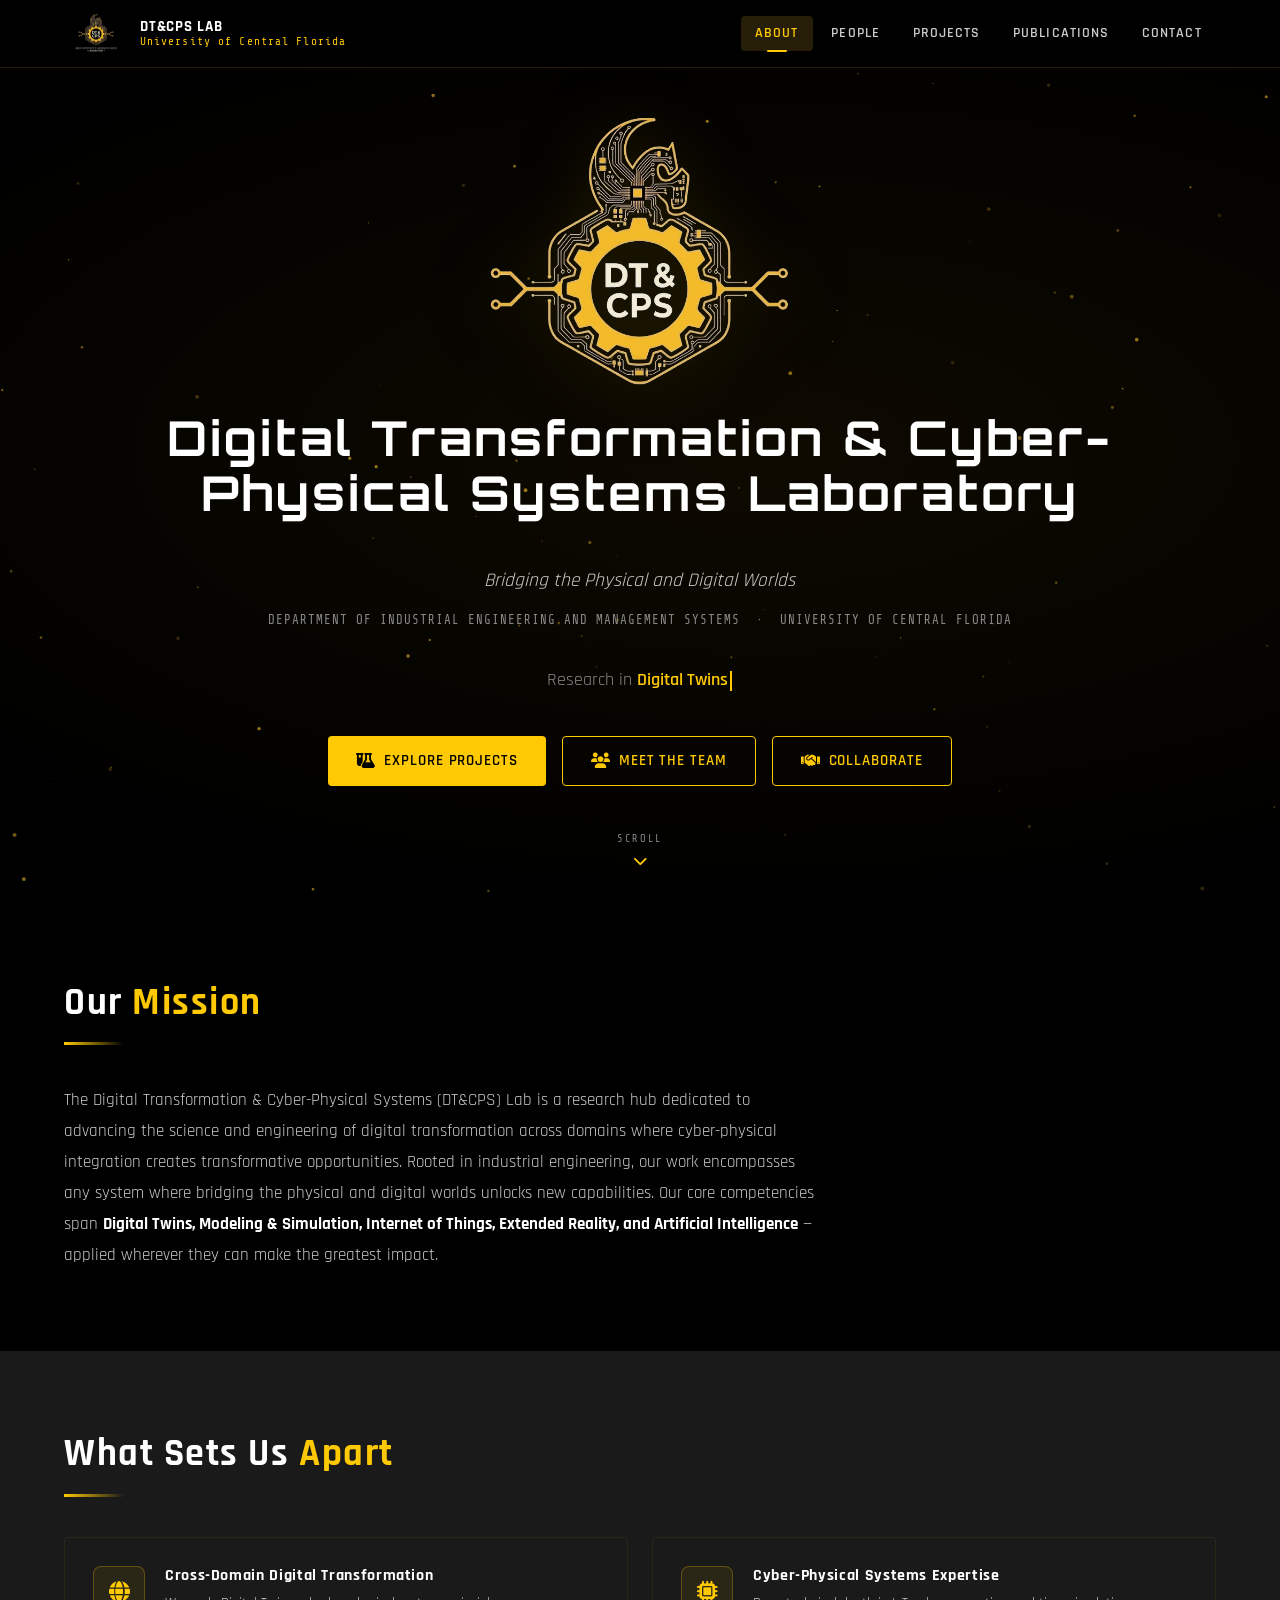
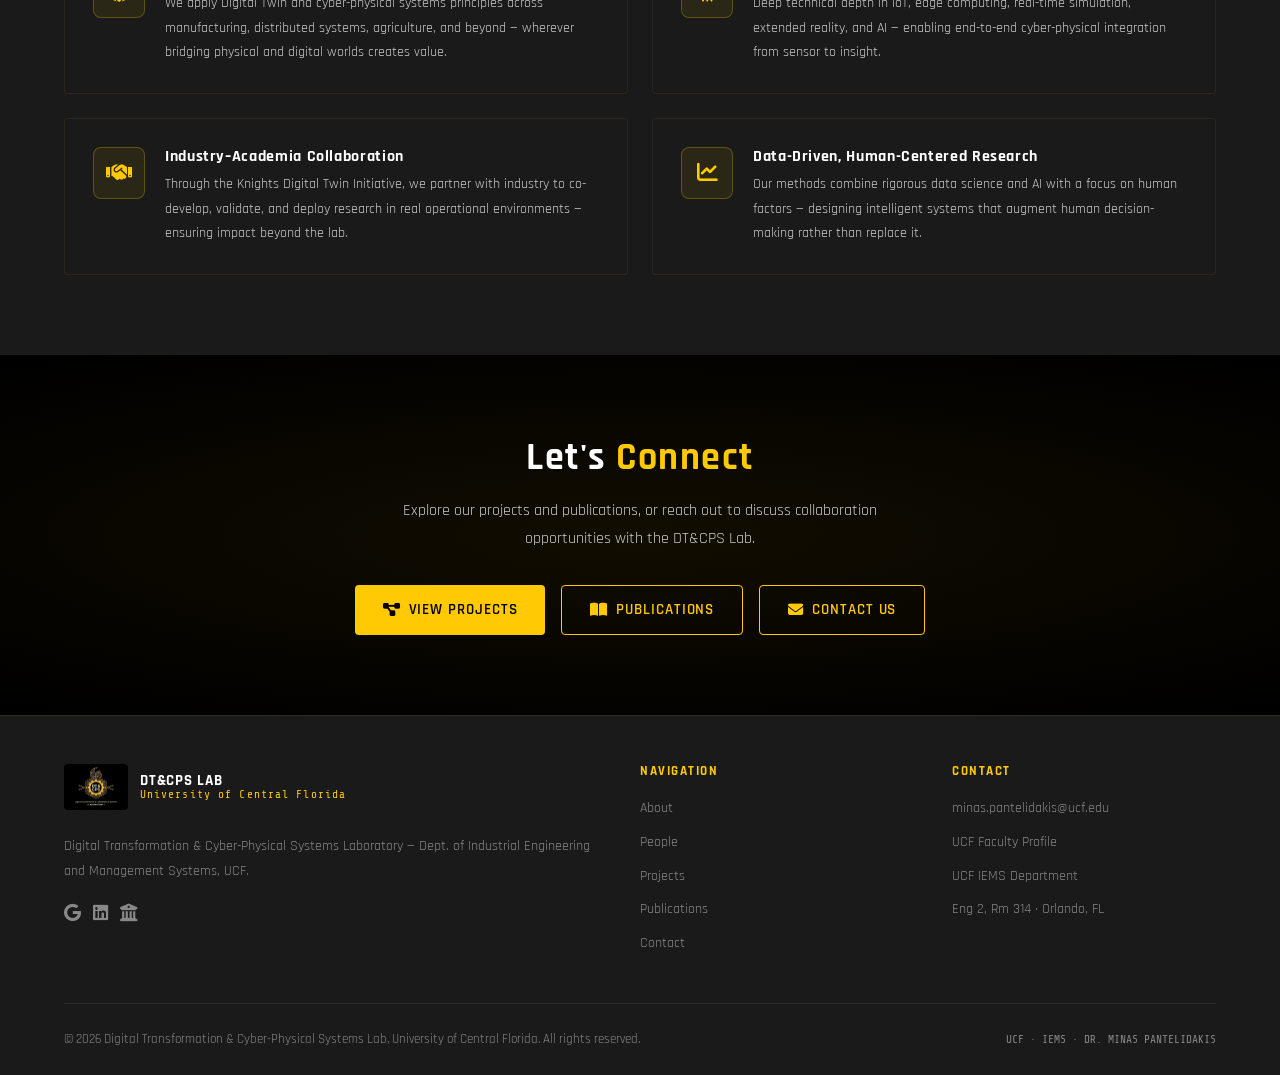
==== index.html @ 6d74f4ed "Fix scroll hint centering vs float animation conflict The scroll hint centered with transform: trans" ====
<!DOCTYPE html>
<html lang="en">
<head>
  <meta charset="UTF-8" />
  <meta name="viewport" content="width=device-width, initial-scale=1.0" />
  <title>DT&amp;CPS Lab — UCF | About</title>
  <meta name="description" content="Digital Transformation &amp; Cyber-Physical Systems Laboratory at the University of Central Florida. Led by Dr. Minas Pantelidakis, advancing Digital Twins, IoT, AI, and cyber-physical systems across manufacturing, distributed systems, and agriculture." />
  <meta property="og:type" content="website" />
  <meta property="og:site_name" content="DT&amp;CPS Lab — UCF" />
  <meta property="og:title" content="DT&amp;CPS Lab — UCF | About" />
  <meta property="og:description" content="Digital Transformation &amp; Cyber-Physical Systems Laboratory at the University of Central Florida. Led by Dr. Minas Pantelidakis, advancing Digital Twins, IoT, AI, and cyber-physical systems across manufacturing, distributed systems, and agriculture." />
  <meta property="og:url" content="https://dt-cps-lab.github.io/" />
  <meta property="og:image" content="https://dt-cps-lab.github.io/logo/v4.jpg" />
  <meta name="twitter:card" content="summary_large_image" />
  <meta name="twitter:title" content="DT&amp;CPS Lab — UCF | About" />
  <meta name="twitter:description" content="Digital Transformation &amp; Cyber-Physical Systems Laboratory at the University of Central Florida, led by Dr. Minas Pantelidakis." />
  <meta name="twitter:image" content="https://dt-cps-lab.github.io/logo/v4.jpg" />
  <link rel="icon" href="logo/favicon.png" type="image/png" />
  <link rel="preconnect" href="https://fonts.googleapis.com" />
  <link rel="preconnect" href="https://fonts.gstatic.com" crossorigin />
  <link href="https://fonts.googleapis.com/css2?family=Orbitron:wght@700;900&family=Rajdhani:wght@400;500;600;700&family=Inter:wght@400;500&family=Share+Tech+Mono&display=swap" rel="stylesheet" />
  <link rel="stylesheet" href="https://cdnjs.cloudflare.com/ajax/libs/font-awesome/6.5.0/css/all.min.css" />
  <link rel="stylesheet" href="styles.css" />

  <style>
    :root { --font-heading: 'Orbitron', 'Rajdhani', sans-serif; }

    .nav.scrolled { background: rgba(0,0,0,0.98); box-shadow: 0 2px 20px rgba(0,0,0,0.5); }
    [data-reveal] { opacity: 0; transform: translateY(24px); transition: opacity 0.6s ease, transform 0.6s ease; }
    [data-reveal].revealed { opacity: 1; transform: translateY(0); }

    /* ── Hero ── */
    .hero {
      min-height: 100vh;
      display: flex;
      align-items: center;
      position: relative;
      overflow: hidden;
      background: radial-gradient(ellipse 130% 80% at 60% 50%, #0e0a00 0%, #000 65%);
    }
    #hero-canvas { position: absolute; inset: 0; width: 100%; height: 100%; }
    .hero-content { position: relative; z-index: 2; max-width: 760px; }
    .hero-eyebrow { display: flex; align-items: center; gap: 0.75rem; margin-bottom: 1.5rem; }
    .hero-eyebrow-line { width: 40px; height: 1px; background: var(--gold); }
    .hero-eyebrow span { font-family: var(--font-mono); font-size: 0.75rem; letter-spacing: 0.2em; text-transform: uppercase; color: var(--gold); }
    .hero h1 { font-family: var(--font-heading); color: var(--white); margin-bottom: 0.75rem; font-size: clamp(1.8rem, 4.5vw, 3rem); letter-spacing: 0.06em; line-height: 1.15; }
    .hero h1 .accent { color: var(--gold); }
    .hero-tagline { font-size: clamp(1rem, 2vw, 1.2rem); color: var(--gray-mid); margin-bottom: 0.75rem; font-style: italic; }
    .hero-affil { font-family: var(--font-mono); font-size: 0.78rem; color: var(--gray-text); letter-spacing: 0.08em; text-transform: uppercase; margin-bottom: 2rem; }
    .hero-typed-row { font-size: clamp(0.95rem, 2vw, 1.15rem); color: var(--gray-text); margin-bottom: 2.5rem; min-height: 1.8rem; }
    .hero-typed-row span { color: var(--gold); font-weight: 600; }
    .hero-typed-row .cursor { display: inline-block; width: 2px; height: 1.1em; background: var(--gold); margin-left: 2px; vertical-align: text-bottom; animation: blink 1s step-end infinite; }
    .hero-actions { display: flex; flex-wrap: wrap; gap: 1rem; }

    /* Hero centered layout */
    .hero-centered { display: flex; flex-direction: column; align-items: center; text-align: center; gap: 2rem; }
    .hero-centered .hero-content { max-width: 760px; display: flex; flex-direction: column; align-items: center; }
    .hero-centered .hero-actions { justify-content: center; }
    .hero-logo-block { display: flex; flex-direction: column; align-items: center; z-index: 2; position: relative; }
    .hero-logo-v4 {
      width: 300px;
      height: auto;
      border-radius: 8px;
      opacity: 0;
      animation: logo-appear 1.4s cubic-bezier(0.4, 0, 0.2, 1) 0.4s forwards;
      filter: drop-shadow(0 0 30px rgba(255,201,4,0.15)) drop-shadow(0 8px 30px rgba(0,0,0,0.6));
    }
    @keyframes logo-appear {
      0%   { opacity: 0; transform: scale(0.88) translateY(14px); }
      100% { opacity: 1; transform: scale(1)    translateY(0);    }
    }

    /* Animated lab title below logo */
    .hero-lab-title {
      font-family: var(--font-heading);
      font-size: clamp(1rem, 2.5vw, 1.6rem);
      color: var(--gold);
      letter-spacing: 0.08em;
      margin-top: 1.5rem;
      opacity: 0;
      transform: translateY(12px);
      animation: fade-in-title 1.5s ease 1.8s forwards;
    }
    @keyframes fade-in-title {
      to { opacity: 1; transform: translateY(0); }
    }

    /* Scroll hint */
    .scroll-hint { position: absolute; bottom: 2rem; left: 0; right: 0; margin: 0 auto; width: max-content; display: flex; flex-direction: column; align-items: center; gap: 0.4rem; animation: float 2.5s ease-in-out infinite; }
    .scroll-hint span { font-family: var(--font-mono); font-size: 0.65rem; letter-spacing: 0.15em; color: var(--gray-text); text-transform: uppercase; }
    .scroll-hint i { color: var(--gold); font-size: 0.9rem; }

    /* ── Mission ── */
    .mission-text { max-width: 760px; font-size: 1.05rem; color: var(--gray-mid); line-height: 1.85; margin-bottom: 0; }

    /* ── Research Pillars ── */
    .pillar-grid { display: grid; grid-template-columns: repeat(3, 1fr); gap: 1.5rem; margin-top: 3rem; }
    .pillar-card {
      background: var(--dark2);
      border: 1px solid rgba(255,201,4,0.1);
      border-top: 3px solid var(--gold);
      border-radius: 0 0 var(--radius) var(--radius);
      padding: 2rem;
      transition: var(--transition);
      position: relative;
      overflow: hidden;
    }
    .pillar-card::before { content: ''; position: absolute; inset: 0; background: radial-gradient(ellipse 80% 60% at 50% 0%, rgba(255,201,4,0.04), transparent 70%); pointer-events: none; }
    .pillar-card:hover { border-color: rgba(255,201,4,0.35); transform: translateY(-4px); box-shadow: 0 16px 40px rgba(0,0,0,0.4), var(--shadow-gold); }
    .pillar-num { font-family: var(--font-heading); font-size: 2rem; color: rgba(255,201,4,0.15); line-height: 1; margin-bottom: 0.5rem; }
    .pillar-icon { font-size: 1.75rem; color: var(--gold); margin-bottom: 0.75rem; }
    .pillar-card h3 { color: var(--white); font-size: 1.05rem; margin-bottom: 0.6rem; }
    .pillar-card p { font-size: 0.875rem; }
    .pillar-tags { display: flex; flex-wrap: wrap; gap: 0.35rem; margin-top: 0.75rem; }

    /* ── Why This Lab ── */
    .why-grid { display: grid; grid-template-columns: repeat(2, 1fr); gap: 1.5rem; }
    .why-card { display: flex; gap: 1.25rem; align-items: flex-start; background: var(--dark2); border: 1px solid rgba(255,201,4,0.07); border-radius: var(--radius); padding: 1.75rem; transition: var(--transition); }
    .why-card:hover { border-color: rgba(255,201,4,0.2); }
    .why-icon { width: 52px; height: 52px; background: rgba(255,201,4,0.08); border: 1px solid rgba(255,201,4,0.25); border-radius: 8px; display: flex; align-items: center; justify-content: center; font-size: 1.3rem; color: var(--gold); flex-shrink: 0; }
    .why-card h4 { color: var(--white); font-size: 1rem; margin-bottom: 0.4rem; }
    .why-card p { font-size: 0.875rem; }

    /* ── News ticker ── */
    .news-section { padding: 2rem 0; background: var(--dark2); border-top: 1px solid rgba(255,201,4,0.08); border-bottom: 1px solid rgba(255,201,4,0.08); overflow: hidden; }
    .news-label { font-family: var(--font-mono); font-size: 0.7rem; color: var(--gold); letter-spacing: 0.15em; text-transform: uppercase; display: inline-block; padding: 0.2rem 0.75rem; background: rgba(255,201,4,0.08); border: 1px solid rgba(255,201,4,0.2); border-radius: 2px; margin-right: 1rem; white-space: nowrap; flex-shrink: 0; }
    .news-ticker { display: flex; align-items: center; gap: 0; overflow: hidden; position: relative; }
    .news-label { position: relative; z-index: 2; background: var(--dark2); padding-right: 1rem; }
    .news-scroll { display: flex; gap: 2.5rem; animation: ticker 28s linear infinite; white-space: nowrap; mask-image: linear-gradient(to right, transparent, #000 2rem); -webkit-mask-image: linear-gradient(to right, transparent, #000 2rem); }
    .news-item { font-size: 0.88rem; color: var(--gray-mid); display: flex; align-items: center; gap: 0.5rem; }
    .news-item i { color: var(--gold); font-size: 0.75rem; }
    @keyframes ticker { 0% { transform: translateX(0); } 100% { transform: translateX(-50%); } }

    /* ── CTA ── */
    .cta-section { text-align: center; padding: 5rem 0; background: radial-gradient(ellipse 80% 60% at 50% 50%, #120d00 0%, #000 100%); }
    .cta-section h2 { margin-bottom: 1rem; }
    .cta-section p { margin: 0 auto 2rem; max-width: 520px; }
    .cta-actions { display: flex; justify-content: center; flex-wrap: wrap; gap: 1rem; }

    @media (max-width: 768px) {
      .hero-lab-title { font-size: clamp(0.9rem, 4vw, 1.2rem); }
      .hero { align-items: flex-start; padding-top: 96px; padding-bottom: 48px; }
      .hero-logo-v4 { width: 210px; }
      .scroll-hint { display: none; }
    }
    @media (max-width: 900px) { .pillar-grid { grid-template-columns: 1fr; } .why-grid { grid-template-columns: 1fr; } }
  </style>
</head>
<body>

<!-- NAV -->
<nav class="nav" aria-label="Main navigation">
  <div class="container">
    <a class="nav-logo" href="index.html" aria-label="DT&CPS Lab home">
      <img src="logo/v4.jpg" alt="DT&CPS Lab Logo" class="nav-logo-img" />
      <div class="nav-logo-text">
        <span>DT&amp;CPS Lab</span>
        <span>University of Central Florida</span>
      </div>
    </a>
    <div class="nav-links">
      <a href="index.html" class="active">About</a>
      <a href="people.html">People</a>
      <a href="projects.html">Projects</a>
      <a href="publications.html">Publications</a>
      <a href="contact.html">Contact</a>
    </div>
    <button class="nav-toggle" aria-label="Toggle menu" aria-expanded="false">
      <span></span><span></span><span></span>
    </button>
  </div>
</nav>

<!-- ═══ HERO ═══ -->
<section class="hero" id="about">
  <canvas id="hero-canvas" aria-hidden="true"></canvas>
  <div class="container hero-centered">
    <!-- Centered logo + title -->
    <div class="hero-logo-block">
      <img src="logo/v4_transparent.png" alt="DT&amp;CPS Lab Logo" class="hero-logo-v4" />
      <h1 class="hero-lab-title anim-typewriter">
        Digital Transformation &amp; Cyber-Physical Systems Laboratory
      </h1>
    </div>

    <div class="hero-content anim-fade-up">
      <!-- <div class="hero-eyebrow">
        <div class="hero-eyebrow-line"></div>
        <span>UCF · Industrial Engineering &amp; Management Systems</span>
      </div> -->
      <p class="hero-tagline">Bridging the Physical and Digital Worlds</p>
      <p class="hero-affil">Department of Industrial Engineering and Management Systems &nbsp;·&nbsp; University of Central Florida</p>
      <p class="hero-typed-row">
        Research in&nbsp;<span><span id="typed-text"></span><span class="cursor"></span></span>
      </p>
      <div class="hero-actions">
        <a href="projects.html" class="btn btn-primary"><i class="fa-solid fa-flask-vial"></i> Explore Projects</a>
        <a href="people.html" class="btn btn-outline"><i class="fa-solid fa-users"></i> Meet the Team</a>
        <a href="contact.html" class="btn btn-outline"><i class="fa-solid fa-handshake"></i> Collaborate</a>
      </div>
    </div>
  </div>

  <div class="scroll-hint" aria-hidden="true">
    <span>Scroll</span><i class="fa-solid fa-chevron-down"></i>
  </div>
</section>

<!-- ═══ NEWS TICKER ═══ -->
<!-- <div class="news-section">
  <div class="container">
    <div class="news-ticker">
      <div class="news-scroll">
        <span class="news-item"><i class="fa-solid fa-newspaper"></i> Paper published in Journal of Manufacturing Systems (2024)</span>
        <span class="news-item"><i class="fa-solid fa-newspaper"></i> Paper published in Manufacturing Letters — Distributed AM (2024)</span>
        <span class="news-item"><i class="fa-solid fa-trophy"></i> PI awarded Graduate School Grant, Gerondelis Foundation (2024)</span>
        <span class="news-item"><i class="fa-solid fa-graduation-cap"></i> PI completes PhD, Auburn University (2025)</span>
        <span class="news-item"><i class="fa-solid fa-university"></i> DT&CPS Lab established at UCF IEMS</span> -->
        <!-- duplicate for seamless loop -->
        <!-- <span class="news-item"><i class="fa-solid fa-newspaper"></i> Paper published in Journal of Manufacturing Systems (2024)</span>
        <span class="news-item"><i class="fa-solid fa-newspaper"></i> Paper published in Manufacturing Letters — Distributed AM (2024)</span>
        <span class="news-item"><i class="fa-solid fa-trophy"></i> PI awarded Graduate School Grant, Gerondelis Foundation (2024)</span>
        <span class="news-item"><i class="fa-solid fa-graduation-cap"></i> PI completes PhD, Auburn University (2025)</span>
        <span class="news-item"><i class="fa-solid fa-university"></i> DT&CPS Lab established at UCF IEMS</span>
      </div>
    </div>
  </div>
</div> -->

<!-- ═══ MISSION ═══ -->
<section class="section" id="mission" aria-labelledby="mission-title">
  <div class="container">
    <div data-reveal>
      <h2 class="section-title" id="mission-title">Our <span class="gold">Mission</span></h2>
      <div class="divider"></div>
      <p class="mission-text">
        The Digital Transformation &amp; Cyber-Physical Systems (DT&amp;CPS) Lab is a research hub dedicated to advancing the science and engineering of digital transformation across domains where cyber-physical integration creates transformative opportunities. Rooted in industrial engineering, our work encompasses any system where bridging the physical and digital worlds unlocks new capabilities. Our core competencies span <strong style="color:var(--white)">Digital Twins, Modeling &amp; Simulation, Internet of Things, Extended Reality, and Artificial Intelligence</strong> — applied wherever they can make the greatest impact.
      </p>
    </div>

    <!-- Research Pillars
    <div class="pillar-grid" aria-label="Research pillars">

      <div class="pillar-card" data-reveal data-delay="80">
        <div class="pillar-num">01</div>
        <div class="pillar-icon"><i class="fa-solid fa-industry"></i></div>
        <h3>Digital Manufacturing</h3>
        <p>High-fidelity Digital Twins of manufacturing processes, smart factory architectures, Industry 4.0 integration, CNC simulation, and real-time process optimization using GPU-accelerated and IoT-enabled frameworks.</p>
        <div class="pillar-tags">
          <span class="tag tag-gold">Digital Twins</span>
          <span class="tag tag-gold">Smart Factories</span>
          <span class="tag tag-gray">Industry 4.0</span>
          <span class="tag tag-gray">CNC</span>
        </div>
      </div>

      <div class="pillar-card" data-reveal data-delay="160">
        <div class="pillar-num">02</div>
        <div class="pillar-icon"><i class="fa-solid fa-network-wired"></i></div>
        <h3>Distributed Manufacturing</h3>
        <p>Decentralized production networks enabling additive and subtractive manufacturing across geographically distributed facilities, supply chain digitization, and cloud-based manufacturing orchestration.</p>
        <div class="pillar-tags">
          <span class="tag tag-gold">Decentralized</span>
          <span class="tag tag-gold">Additive Mfg</span>
          <span class="tag tag-gray">Supply Chain</span>
          <span class="tag tag-gray">Cloud</span>
        </div>
      </div>

      <div class="pillar-card" data-reveal data-delay="240">
        <div class="pillar-num">03</div>
        <div class="pillar-icon"><i class="fa-solid fa-seedling"></i></div>
        <h3>Digital Agriculture</h3>
        <p>Precision agriculture and agricultural cyber-physical systems — sensor-driven crop monitoring, AI-powered plant health assessment, Digital Twins for agricultural processes, and smart irrigation management.</p>
        <div class="pillar-tags">
          <span class="tag tag-gold">Precision Ag</span>
          <span class="tag tag-gold">CNN / AI</span>
          <span class="tag tag-gray">IoT Sensors</span>
          <span class="tag tag-gray">Irrigation</span>
        </div>
      </div>

    </div> -->
  </div>
</section>

<!-- ═══ WHY THIS LAB ═══ -->
<section class="section section--dark" aria-labelledby="why-title">
  <div class="container">
    <div data-reveal>
      <h2 class="section-title" id="why-title">What Sets Us <span class="gold">Apart</span></h2>
      <div class="divider"></div>
    </div>
    <div class="why-grid">

      <div class="why-card" data-reveal data-delay="60">
        <div class="why-icon"><i class="fa-solid fa-globe"></i></div>
        <div>
          <h4>Cross-Domain Digital Transformation</h4>
          <p>We apply Digital Twin and cyber-physical systems principles across manufacturing, distributed systems, agriculture, and beyond — wherever bridging physical and digital worlds creates value.</p>
        </div>
      </div>

      <div class="why-card" data-reveal data-delay="120">
        <div class="why-icon"><i class="fa-solid fa-microchip"></i></div>
        <div>
          <h4>Cyber-Physical Systems Expertise</h4>
          <p>Deep technical depth in IoT, edge computing, real-time simulation, extended reality, and AI — enabling end-to-end cyber-physical integration from sensor to insight.</p>
        </div>
      </div>

      <div class="why-card" data-reveal data-delay="180">
        <div class="why-icon"><i class="fa-solid fa-handshake"></i></div>
        <div>
          <h4>Industry–Academia Collaboration</h4>
          <p>Through the Knights Digital Twin Initiative, we partner with industry to co-develop, validate, and deploy research in real operational environments — ensuring impact beyond the lab.</p>
        </div>
      </div>

      <div class="why-card" data-reveal data-delay="240">
        <div class="why-icon"><i class="fa-solid fa-chart-line"></i></div>
        <div>
          <h4>Data-Driven, Human-Centered Research</h4>
          <p>Our methods combine rigorous data science and AI with a focus on human factors — designing intelligent systems that augment human decision-making rather than replace it.</p>
        </div>
      </div>

    </div>
  </div>
</section>

<!-- ═══ CTA ═══ -->
<section class="cta-section">
  <div class="container">
    <div data-reveal>
      <h2 style="color:var(--white);">Let's <span class="gold"> Connect</span></h2> 
      <p>Explore our projects and publications, or reach out to discuss collaboration opportunities with the DT&amp;CPS Lab.</p>
      <div class="cta-actions">
        <a href="projects.html" class="btn btn-primary"><i class="fa-solid fa-diagram-project"></i> View Projects</a>
        <a href="publications.html" class="btn btn-outline"><i class="fa-solid fa-book-open"></i> Publications</a>
        <a href="contact.html" class="btn btn-outline"><i class="fa-solid fa-envelope"></i> Contact Us</a>
      </div>
    </div>
  </div>
</section>

<!-- FOOTER -->
<footer class="footer">
  <div class="container">
    <div class="footer-grid">
      <div class="footer-brand">
        <a class="nav-logo" href="index.html" style="display:inline-flex;margin-bottom:0.75rem;">
          <img src="logo/v4.jpg" alt="DT&CPS Lab Logo" class="nav-logo-img" />
          <div class="nav-logo-text">
            <span>DT&amp;CPS Lab</span>
            <span>University of Central Florida</span>
          </div>
        </a>
        <p>Digital Transformation &amp; Cyber-Physical Systems Laboratory — Dept. of Industrial Engineering and Management Systems, UCF.</p>
        <div style="display:flex;gap:0.75rem;margin-top:1rem;">
          <a href="https://scholar.google.com/citations?user=hL-bifwAAAAJ&hl=en" target="_blank" rel="noopener" style="color:var(--gray-text);font-size:1.1rem;transition:var(--transition);" title="Google Scholar"><i class="fa-brands fa-google"></i></a>
          <a href="https://linkedin.com/in/minas-pantelidakis-441b5012a/" target="_blank" rel="noopener" style="color:var(--gray-text);font-size:1.1rem;transition:var(--transition);" title="LinkedIn"><i class="fa-brands fa-linkedin"></i></a>
          <a href="https://iems.ucf.edu/" target="_blank" rel="noopener" style="color:var(--gray-text);font-size:1.1rem;transition:var(--transition);" title="UCF IEMS"><i class="fa-solid fa-building-columns"></i></a>
        </div>
      </div>
      <div class="footer-col">
        <h4>Navigation</h4>
        <ul>
          <li><a href="index.html">About</a></li>
          <li><a href="people.html">People</a></li>
          <li><a href="projects.html">Projects</a></li>
          <li><a href="publications.html">Publications</a></li>
          <li><a href="contact.html">Contact</a></li>
        </ul>
      </div>
      <div class="footer-col">
        <h4>Contact</h4>
        <ul>
          <li><a href="mailto:minas.pantelidakis@ucf.edu">minas.pantelidakis@ucf.edu</a></li>
          <li><a href="https://www.cecs.ucf.edu/faculty/minas-pantelidakis/" target="_blank" rel="noopener">UCF Faculty Profile</a></li>
          <li><a href="https://iems.ucf.edu/" target="_blank" rel="noopener">UCF IEMS Department</a></li>
          <li><span style="color:var(--gray-text);font-size:0.85rem;">Eng 2, Rm 314 · Orlando, FL</span></li>
        </ul>
      </div>
    </div>
    <div class="footer-bottom">
      <p>&copy; 2026 Digital Transformation &amp; Cyber-Physical Systems Lab, University of Central Florida. All rights reserved.</p>
      <p style="font-family:var(--font-mono);font-size:0.7rem;color:var(--gray-text);">UCF · IEMS · DR. MINAS PANTELIDAKIS</p>
    </div>
  </div>
</footer>

<script src="script.js"></script>
<script>
  // Override typed-text strings for this page
  document.addEventListener('DOMContentLoaded', () => {
    const el = document.getElementById('typed-text');
    if (el) {
      // clear the default and rerun
      const texts = ['Digital Twins','Internet of Things', 'Edge Computing', 'Modeling & Simulation', 'Artificial Intelligence', 'Advanced Digitalization', 'Digital Manufacturing', 'Digital Agriculture', 'Extended Reality'];
      let ti = 0, ci = 0, del = false;
      function tick() {
        const full = texts[ti];
        el.textContent = del ? full.slice(0, ci--) : full.slice(0, ci++);
        let delay = del ? 40 : 80;
        if (!del && ci > full.length) { del = true; delay = 2200; }
        else if (del && ci < 0)       { del = false; ti = (ti+1) % texts.length; ci = 0; delay = 400; }
        setTimeout(tick, delay);
      }
      tick();
    }
  });
</script>
</body>
</html>
---- styles.css ----
/* ============================================================
   Digital Twins Laboratory — UCF
   Shared Stylesheet
   Colors: Black #000000 | UCF Gold #FFC72C | Dark Gray #1a1a1a
   ============================================================ */

:root {
  --black: #000000;
  --dark: #0d0d0d;
  --dark2: #1a1a1a;
  --dark3: #252525;
  --gold: #FFC904;
  --gold-light: #FFD700;
  --gold-dim: rgba(255, 199, 44, 0.15);
  --gold-glow: rgba(255, 199, 44, 0.4);
  --white: #ffffff;
  --gray-light: #f5f5f5;
  --gray-mid: #cccccc;
  --gray-text: #888888;
  --font-main: 'Rajdhani', 'Segoe UI', sans-serif;
  --font-mono: 'Share Tech Mono', 'Courier New', monospace;
  --radius: 4px;
  --shadow-gold: 0 0 20px rgba(255, 199, 44, 0.3);
  --transition: all 0.3s cubic-bezier(0.4, 0, 0.2, 1);
}

/* ── Reset ── */
*, *::before, *::after { box-sizing: border-box; margin: 0; padding: 0; }
html { scroll-behavior: smooth; font-size: 16px; }
body {
  background: var(--black);
  color: var(--white);
  font-family: var(--font-main);
  line-height: 1.6;
  overflow-x: hidden;
}
img { max-width: 100%; display: block; }
a { color: var(--gold); text-decoration: none; }
a:hover { color: var(--gold-light); }
ul { list-style: none; }

/* ── Typography ── */
h1, h2, h3, h4 { font-weight: 700; line-height: 1.2; letter-spacing: 0.04em; }
h1 { font-size: clamp(2rem, 5vw, 3.5rem); }
h2 { font-size: clamp(1.6rem, 3.5vw, 2.4rem); }
h3 { font-size: clamp(1.2rem, 2.5vw, 1.6rem); }
p  { color: var(--gray-mid); line-height: 1.75; }

/* ── Layout helpers ── */
.container { max-width: 1200px; margin: 0 auto; padding: 0 1.5rem; }
.section { padding: 5rem 0; }
.section--dark { background: var(--dark2); }
.section--darker { background: var(--dark3); }

.section-label {
  display: inline-block;
  font-family: var(--font-mono);
  font-size: 0.75rem;
  letter-spacing: 0.15em;
  text-transform: uppercase;
  color: var(--gold);
  border: 1px solid var(--gold-dim);
  padding: 0.25rem 0.75rem;
  border-radius: 2px;
  margin-bottom: 0.75rem;
}
.section-title {
  color: var(--white);
  margin-bottom: 0.5rem;
}
.section-subtitle {
  color: var(--gray-text);
  max-width: 640px;
  font-size: 1rem;
  margin-bottom: 3rem;
}
.gold { color: var(--gold); }
.divider {
  width: 60px; height: 3px;
  background: linear-gradient(90deg, var(--gold), transparent);
  margin: 1rem 0 2.5rem;
}

/* ── Buttons ── */
.btn {
  display: inline-flex;
  align-items: center;
  gap: 0.5rem;
  padding: 0.75rem 1.75rem;
  border: none;
  border-radius: var(--radius);
  font-family: var(--font-main);
  font-size: 0.95rem;
  font-weight: 600;
  letter-spacing: 0.06em;
  cursor: pointer;
  transition: var(--transition);
  text-transform: uppercase;
}
.btn-primary {
  background: var(--gold);
  color: var(--black);
}
.btn-primary:hover {
  background: var(--gold-light);
  color: var(--black);
  box-shadow: var(--shadow-gold);
  transform: translateY(-2px);
}
.btn-outline {
  background: transparent;
  color: var(--gold);
  border: 1px solid var(--gold);
}
.btn-outline:hover {
  background: var(--gold-dim);
  color: var(--gold-light);
  box-shadow: var(--shadow-gold);
  transform: translateY(-2px);
}

/* ── Navigation ── */
.nav {
  position: fixed;
  top: 0; left: 0; right: 0;
  z-index: 1000;
  background: rgba(0, 0, 0, 0.92);
  backdrop-filter: blur(12px);
  border-bottom: 1px solid rgba(255, 199, 44, 0.15);
  height: 68px;
  display: flex;
  align-items: center;
}
.nav .container {
  display: flex;
  align-items: center;
  justify-content: space-between;
  width: 100%;
}
.nav-logo {
  display: flex;
  align-items: center;
  gap: 0.75rem;
  text-decoration: none;
}
.nav-logo-img {
  height: 46px;
  width: auto;
  border-radius: 4px;
  object-fit: contain;
  display: block;
}
.nav-logo-text {
  display: flex;
  flex-direction: column;
  line-height: 1.15;
}
.nav-logo-text span:first-child {
  font-size: 0.95rem;
  font-weight: 700;
  color: var(--white);
  letter-spacing: 0.06em;
  text-transform: uppercase;
}
.nav-logo-text span:last-child {
  font-size: 0.7rem;
  color: var(--gold);
  font-family: var(--font-mono);
  letter-spacing: 0.1em;
}
.nav-links {
  display: flex;
  align-items: center;
  gap: 0.25rem;
}
.nav-links a {
  padding: 0.4rem 0.9rem;
  font-size: 0.85rem;
  font-weight: 600;
  letter-spacing: 0.08em;
  text-transform: uppercase;
  color: var(--gray-mid);
  border-radius: var(--radius);
  transition: var(--transition);
  position: relative;
}
.nav-links a:hover,
.nav-links a.active {
  color: var(--gold);
  background: var(--gold-dim);
}
.nav-links a.active::after {
  content: '';
  position: absolute;
  bottom: -1px; left: 50%;
  transform: translateX(-50%);
  width: 20px; height: 2px;
  background: var(--gold);
  border-radius: 1px;
}
.nav-toggle {
  display: none;
  flex-direction: column;
  gap: 5px;
  cursor: pointer;
  padding: 7px;
  background: var(--gold);
  border: none;
  border-radius: 5px;
}
.nav-toggle span {
  display: block;
  width: 24px; height: 2px;
  background: var(--black);
  border-radius: 2px;
  transition: var(--transition);
}

/* ── Footer ── */
.footer {
  background: var(--dark2);
  border-top: 1px solid rgba(255, 199, 44, 0.1);
  padding: 3rem 0 1.5rem;
}
.footer-grid {
  display: grid;
  grid-template-columns: 2fr 1fr 1fr;
  gap: 3rem;
  padding-bottom: 2.5rem;
  border-bottom: 1px solid rgba(255, 255, 255, 0.07);
}
.footer-brand p { font-size: 0.9rem; margin-top: 0.75rem; color: var(--gray-text); }
.footer-col h4 {
  font-size: 0.8rem;
  letter-spacing: 0.12em;
  text-transform: uppercase;
  color: var(--gold);
  margin-bottom: 1rem;
}
.footer-col ul li { margin-bottom: 0.5rem; }
.footer-col ul li a { color: var(--gray-text); font-size: 0.9rem; transition: var(--transition); }
.footer-col ul li a:hover { color: var(--gold); padding-left: 4px; }
.footer-bottom {
  padding-top: 1.5rem;
  display: flex;
  align-items: center;
  justify-content: space-between;
  flex-wrap: wrap;
  gap: 0.5rem;
}
.footer-bottom p { font-size: 0.8rem; color: var(--gray-text); }

/* ── Cards ── */
.card {
  background: var(--dark2);
  border: 1px solid rgba(255, 199, 44, 0.08);
  border-radius: var(--radius);
  padding: 2rem;
  transition: var(--transition);
  position: relative;
  overflow: hidden;
}
.card::before {
  content: '';
  position: absolute;
  top: 0; left: 0;
  width: 3px; height: 100%;
  background: var(--gold);
  opacity: 0;
  transition: var(--transition);
}
.card:hover {
  border-color: rgba(255, 199, 44, 0.3);
  transform: translateY(-4px);
  box-shadow: 0 16px 40px rgba(0,0,0,0.4), var(--shadow-gold);
}
.card:hover::before { opacity: 1; }

/* ── Tag/Badge ── */
.tag {
  display: inline-block;
  font-size: 0.72rem;
  letter-spacing: 0.1em;
  text-transform: uppercase;
  padding: 0.2rem 0.6rem;
  border-radius: 2px;
  font-family: var(--font-mono);
}
.tag-gold { background: var(--gold-dim); color: var(--gold); border: 1px solid rgba(255,199,44,0.3); }
.tag-gray { background: rgba(255,255,255,0.05); color: var(--gray-text); border: 1px solid rgba(255,255,255,0.08); }

/* ── Animations ── */
@keyframes fadeInUp {
  from { opacity: 0; transform: translateY(30px); }
  to   { opacity: 1; transform: translateY(0); }
}
@keyframes fadeIn {
  from { opacity: 0; }
  to   { opacity: 1; }
}
@keyframes pulse-ring {
  0%   { transform: scale(1);   opacity: 0.6; }
  100% { transform: scale(1.5); opacity: 0; }
}
@keyframes scanline {
  0%   { transform: translateY(-100%); }
  100% { transform: translateY(100vh); }
}
@keyframes blink {
  50% { opacity: 0; }
}
@keyframes float {
  0%, 100% { transform: translateY(0); }
  50%       { transform: translateY(-12px); }
}
@keyframes glow-pulse {
  0%, 100% { box-shadow: 0 0 10px var(--gold-glow); }
  50%       { box-shadow: 0 0 30px var(--gold-glow), 0 0 60px rgba(255,199,44,0.15); }
}
.anim-fade-up   { animation: fadeInUp 0.7s ease both; }
.anim-fade      { animation: fadeIn   0.7s ease both; }
.anim-float     { animation: float 4s ease-in-out infinite; }
.anim-glow      { animation: glow-pulse 3s ease-in-out infinite; }
.delay-1 { animation-delay: 0.15s; }
.delay-2 { animation-delay: 0.3s; }
.delay-3 { animation-delay: 0.45s; }
.delay-4 { animation-delay: 0.6s; }

/* ── Circuit background pattern ── */
.circuit-bg {
  position: absolute;
  inset: 0;
  overflow: hidden;
  pointer-events: none;
  opacity: 0.04;
  background-image:
    linear-gradient(rgba(255,199,44,0.8) 1px, transparent 1px),
    linear-gradient(90deg, rgba(255,199,44,0.8) 1px, transparent 1px);
  background-size: 60px 60px;
}
.circuit-bg::after {
  content: '';
  position: absolute;
  inset: 0;
  background-image: radial-gradient(circle, rgba(255,199,44,0.6) 1px, transparent 1px);
  background-size: 60px 60px;
  background-position: 30px 30px;
}

/* ── Page hero (internal pages) ── */
.page-hero {
  padding: 10rem 0 5rem;
  background: var(--dark);
  position: relative;
  overflow: hidden;
  border-bottom: 1px solid rgba(255,199,44,0.1);
}
.page-hero .circuit-bg { opacity: 0.06; }
.page-hero-content { position: relative; z-index: 1; }
.page-hero h1 span { color: var(--gold); }

/* ── Responsive ── */
@media (max-width: 900px) {
  .footer-grid { grid-template-columns: 1fr 1fr; }
  .footer-brand { grid-column: 1 / -1; }
}
@media (max-width: 640px) {
  .nav-links { display: none; flex-direction: column; position: absolute; top: 68px; left: 0; right: 0; background: rgba(0,0,0,0.97); padding: 1rem; border-bottom: 1px solid var(--gold-dim); }
  .nav-links.open { display: flex; }
  .nav-toggle { display: flex; }
  .footer-grid { grid-template-columns: 1fr; gap: 2rem; }
}
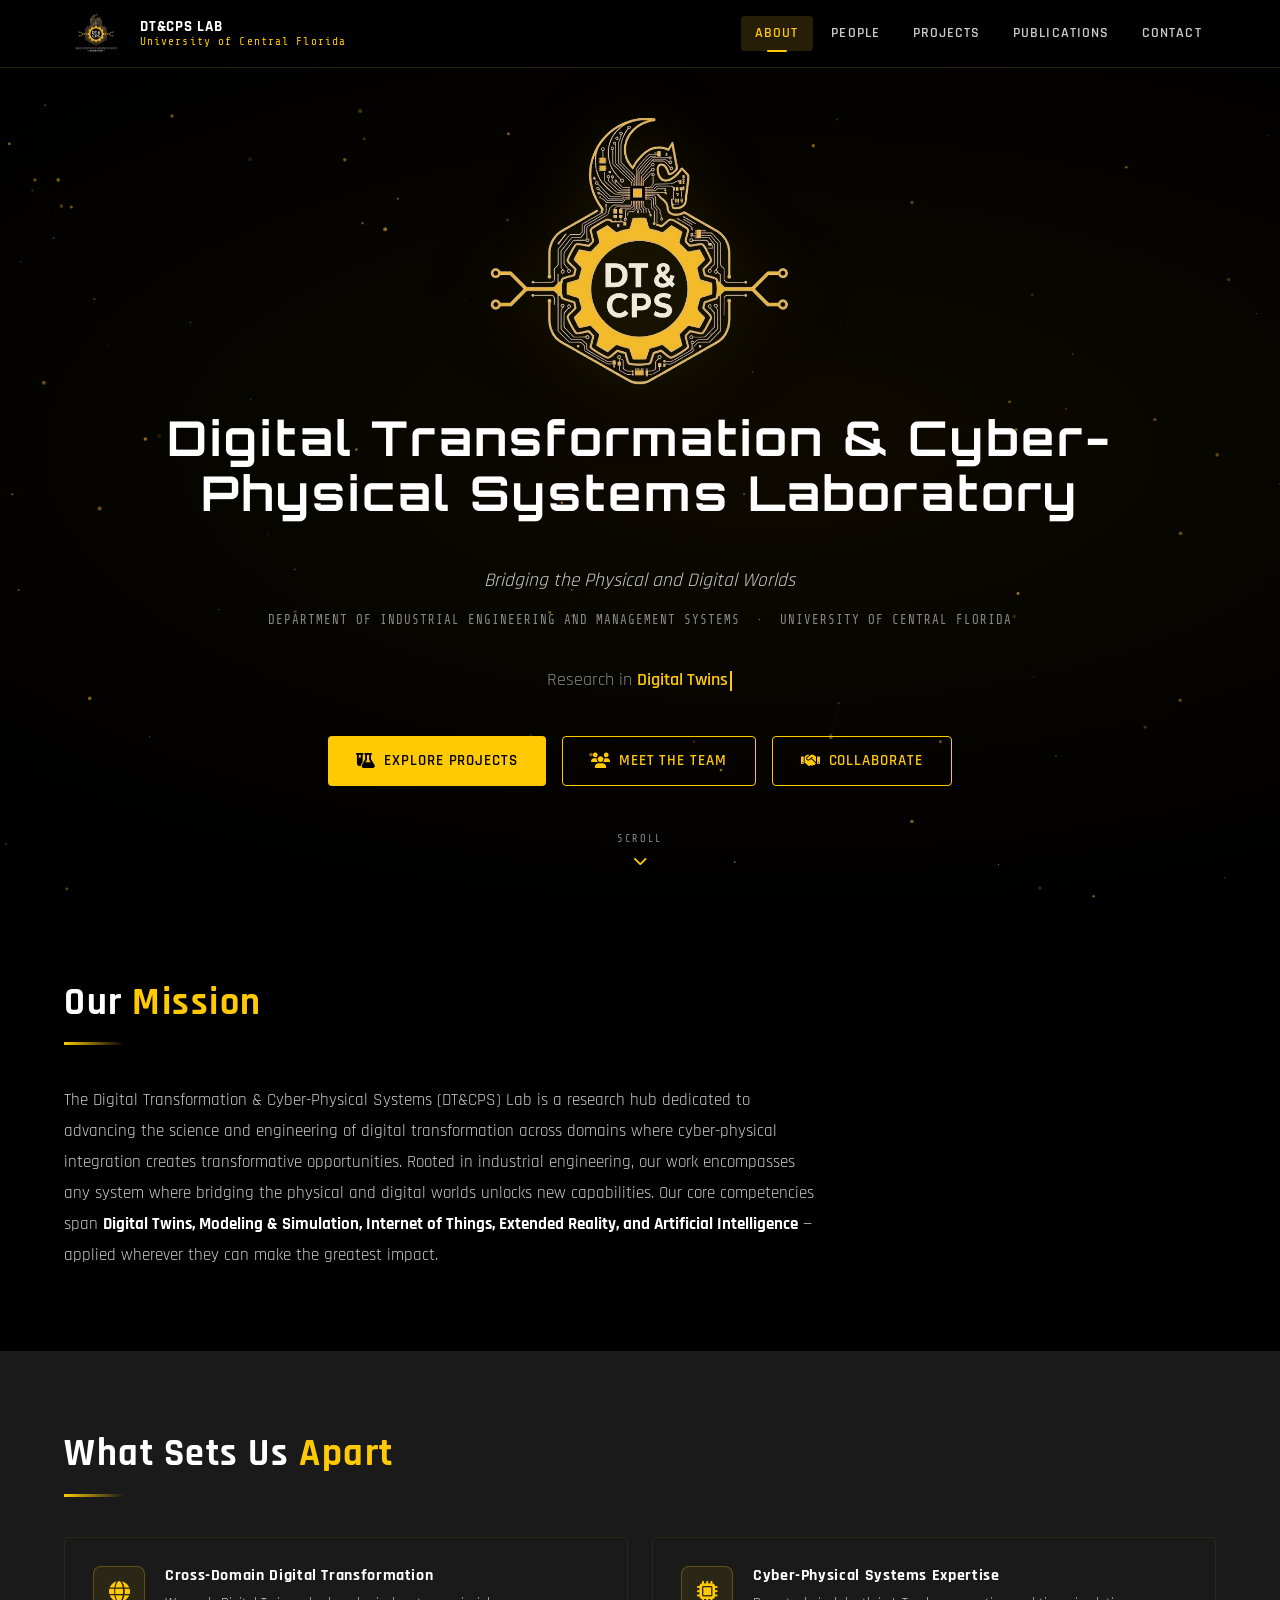
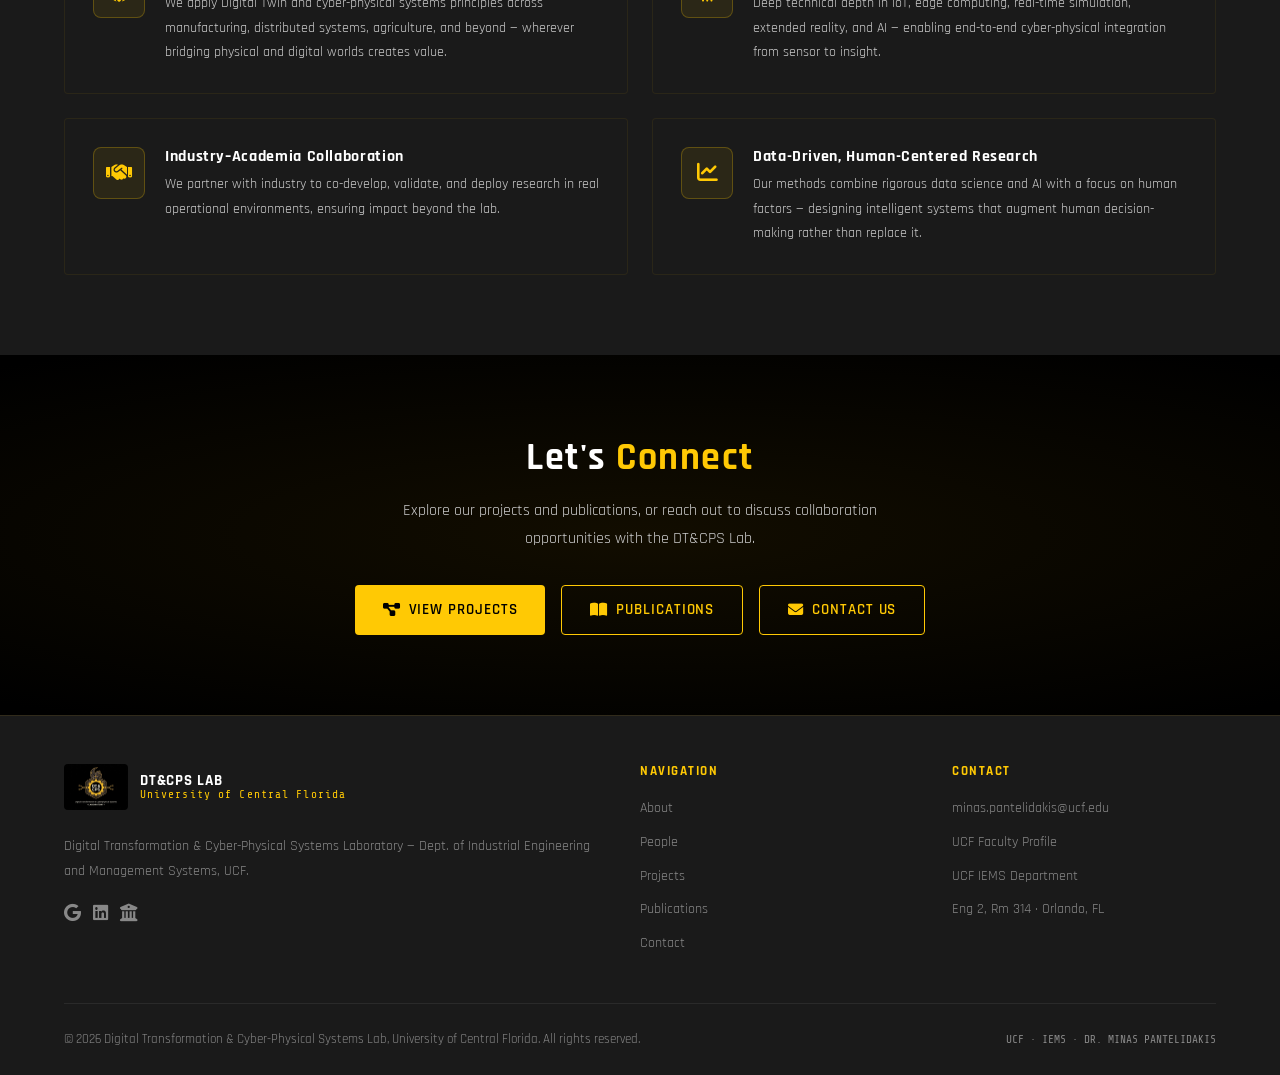
==== commit 149cce7f: "Remove all Knights Digital Twin / KDT references Reword the homepage industry-collaboration card, PI" ====
--- a/index.html
+++ b/index.html
@@ -313,7 +313,7 @@
         <div class="why-icon"><i class="fa-solid fa-handshake"></i></div>
         <div>
           <h4>Industry–Academia Collaboration</h4>
-          <p>Through the Knights Digital Twin Initiative, we partner with industry to co-develop, validate, and deploy research in real operational environments — ensuring impact beyond the lab.</p>
+          <p>We partner with industry to co-develop, validate, and deploy research in real operational environments, ensuring impact beyond the lab.</p>
         </div>
       </div>
 
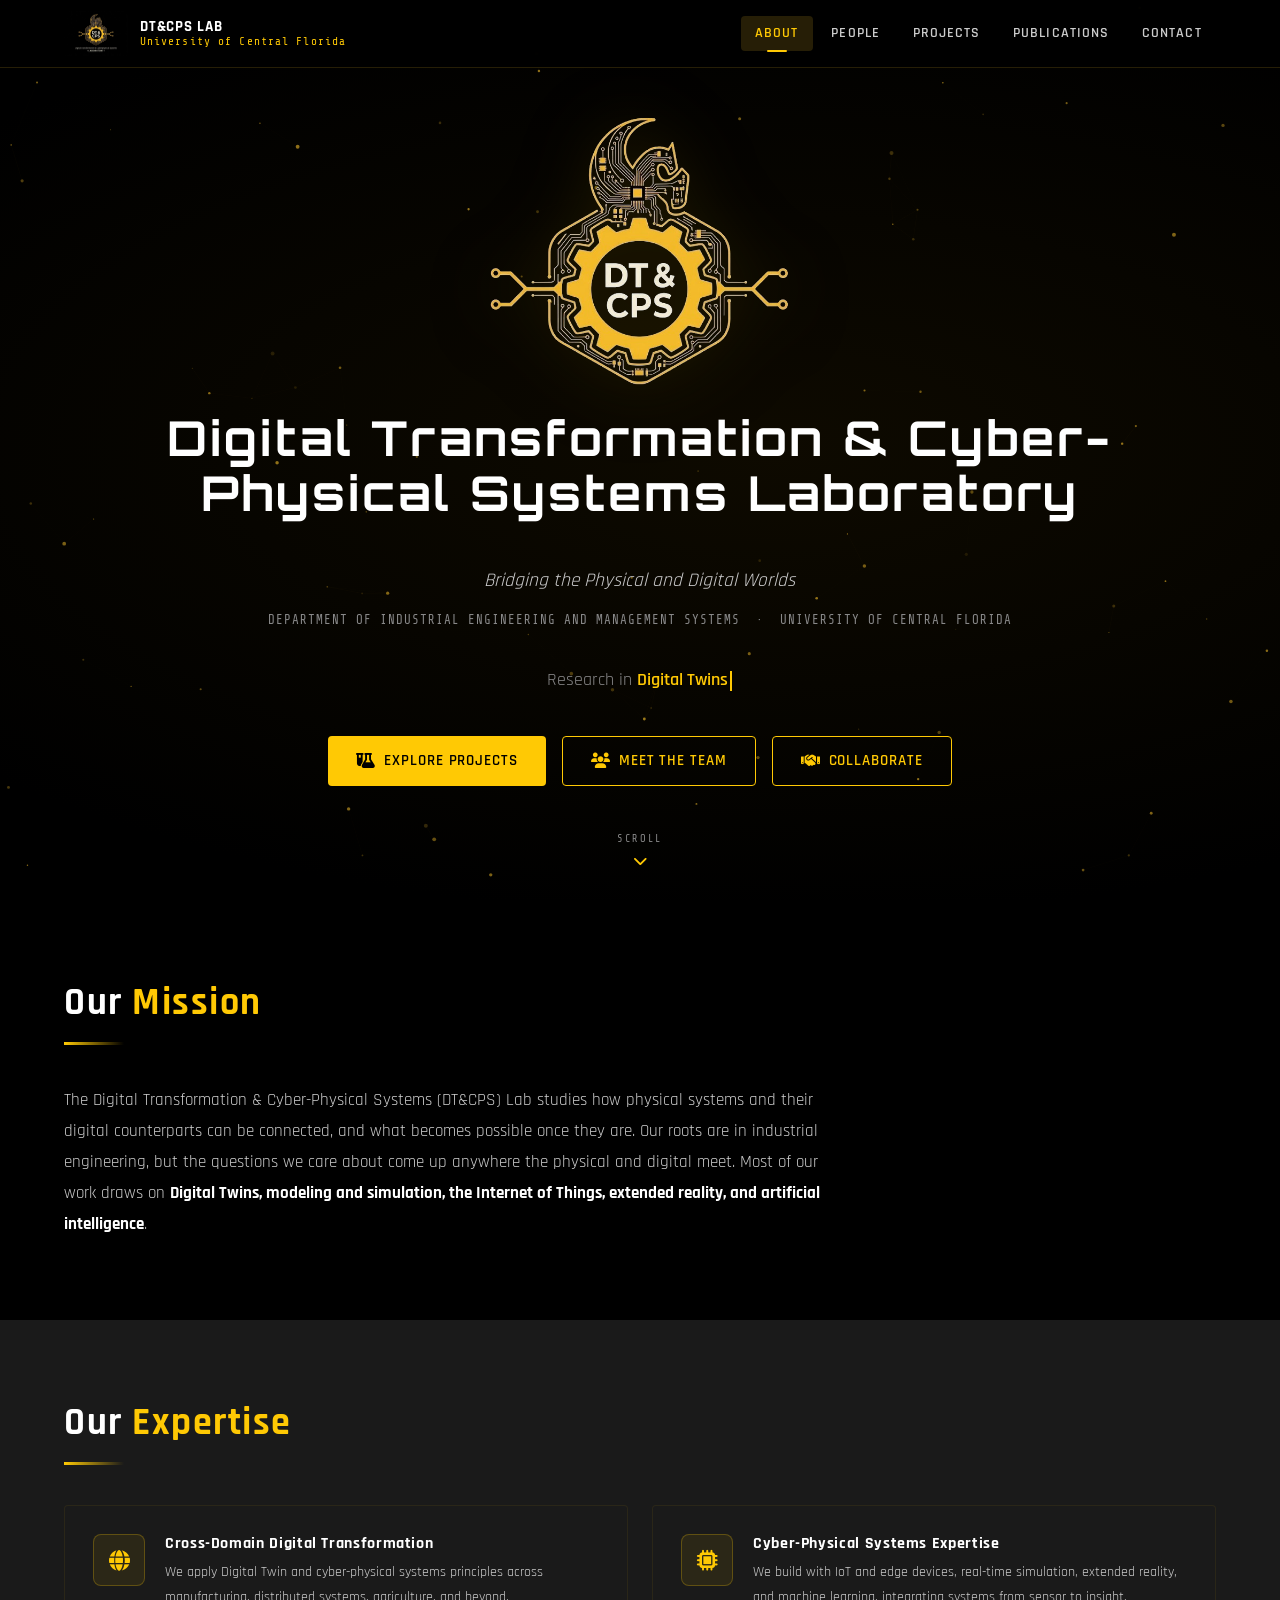
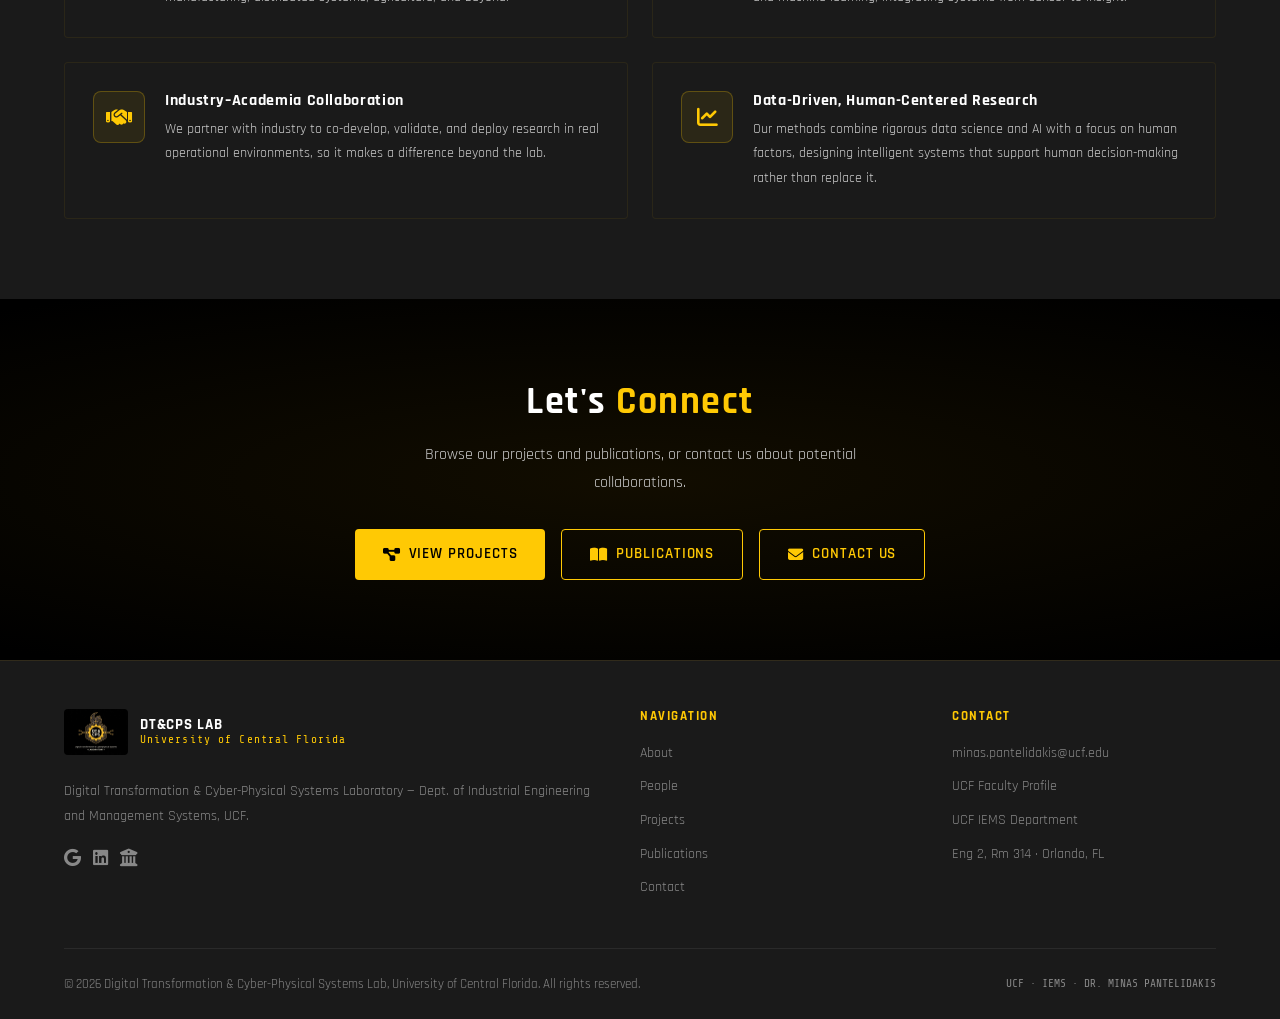
==== commit 0f721ccb: "Humanize lab copy to a plain academic register Rewrite homepage, people, and projects copy, strippin" ====
--- a/index.html
+++ b/index.html
@@ -234,7 +234,7 @@
       <h2 class="section-title" id="mission-title">Our <span class="gold">Mission</span></h2>
       <div class="divider"></div>
       <p class="mission-text">
-        The Digital Transformation &amp; Cyber-Physical Systems (DT&amp;CPS) Lab is a research hub dedicated to advancing the science and engineering of digital transformation across domains where cyber-physical integration creates transformative opportunities. Rooted in industrial engineering, our work encompasses any system where bridging the physical and digital worlds unlocks new capabilities. Our core competencies span <strong style="color:var(--white)">Digital Twins, Modeling &amp; Simulation, Internet of Things, Extended Reality, and Artificial Intelligence</strong> — applied wherever they can make the greatest impact.
+        The Digital Transformation &amp; Cyber-Physical Systems (DT&amp;CPS) Lab studies how physical systems and their digital counterparts can be connected, and what becomes possible once they are. Our roots are in industrial engineering, but the questions we care about come up anywhere the physical and digital meet. Most of our work draws on <strong style="color:var(--white)">Digital Twins, modeling and simulation, the Internet of Things, extended reality, and artificial intelligence</strong>.
       </p>
     </div>
 
@@ -288,7 +288,7 @@
 <section class="section section--dark" aria-labelledby="why-title">
   <div class="container">
     <div data-reveal>
-      <h2 class="section-title" id="why-title">What Sets Us <span class="gold">Apart</span></h2>
+      <h2 class="section-title" id="why-title">Our <span class="gold">Expertise</span></h2>
       <div class="divider"></div>
     </div>
     <div class="why-grid">
@@ -297,7 +297,7 @@
         <div class="why-icon"><i class="fa-solid fa-globe"></i></div>
         <div>
           <h4>Cross-Domain Digital Transformation</h4>
-          <p>We apply Digital Twin and cyber-physical systems principles across manufacturing, distributed systems, agriculture, and beyond — wherever bridging physical and digital worlds creates value.</p>
+          <p>We apply Digital Twin and cyber-physical systems principles across manufacturing, distributed systems, agriculture, and beyond.</p>
         </div>
       </div>
 
@@ -305,7 +305,7 @@
         <div class="why-icon"><i class="fa-solid fa-microchip"></i></div>
         <div>
           <h4>Cyber-Physical Systems Expertise</h4>
-          <p>Deep technical depth in IoT, edge computing, real-time simulation, extended reality, and AI — enabling end-to-end cyber-physical integration from sensor to insight.</p>
+          <p>We build with IoT and edge devices, real-time simulation, extended reality, and machine learning, integrating systems from sensor to insight.</p>
         </div>
       </div>
 
@@ -313,7 +313,7 @@
         <div class="why-icon"><i class="fa-solid fa-handshake"></i></div>
         <div>
           <h4>Industry–Academia Collaboration</h4>
-          <p>We partner with industry to co-develop, validate, and deploy research in real operational environments, ensuring impact beyond the lab.</p>
+          <p>We partner with industry to co-develop, validate, and deploy research in real operational environments, so it makes a difference beyond the lab.</p>
         </div>
       </div>
 
@@ -321,7 +321,7 @@
         <div class="why-icon"><i class="fa-solid fa-chart-line"></i></div>
         <div>
           <h4>Data-Driven, Human-Centered Research</h4>
-          <p>Our methods combine rigorous data science and AI with a focus on human factors — designing intelligent systems that augment human decision-making rather than replace it.</p>
+          <p>Our methods combine rigorous data science and AI with a focus on human factors, designing intelligent systems that support human decision-making rather than replace it.</p>
         </div>
       </div>
 
@@ -334,7 +334,7 @@
   <div class="container">
     <div data-reveal>
       <h2 style="color:var(--white);">Let's <span class="gold"> Connect</span></h2> 
-      <p>Explore our projects and publications, or reach out to discuss collaboration opportunities with the DT&amp;CPS Lab.</p>
+      <p>Browse our projects and publications, or contact us about potential collaborations.</p>
       <div class="cta-actions">
         <a href="projects.html" class="btn btn-primary"><i class="fa-solid fa-diagram-project"></i> View Projects</a>
         <a href="publications.html" class="btn btn-outline"><i class="fa-solid fa-book-open"></i> Publications</a>
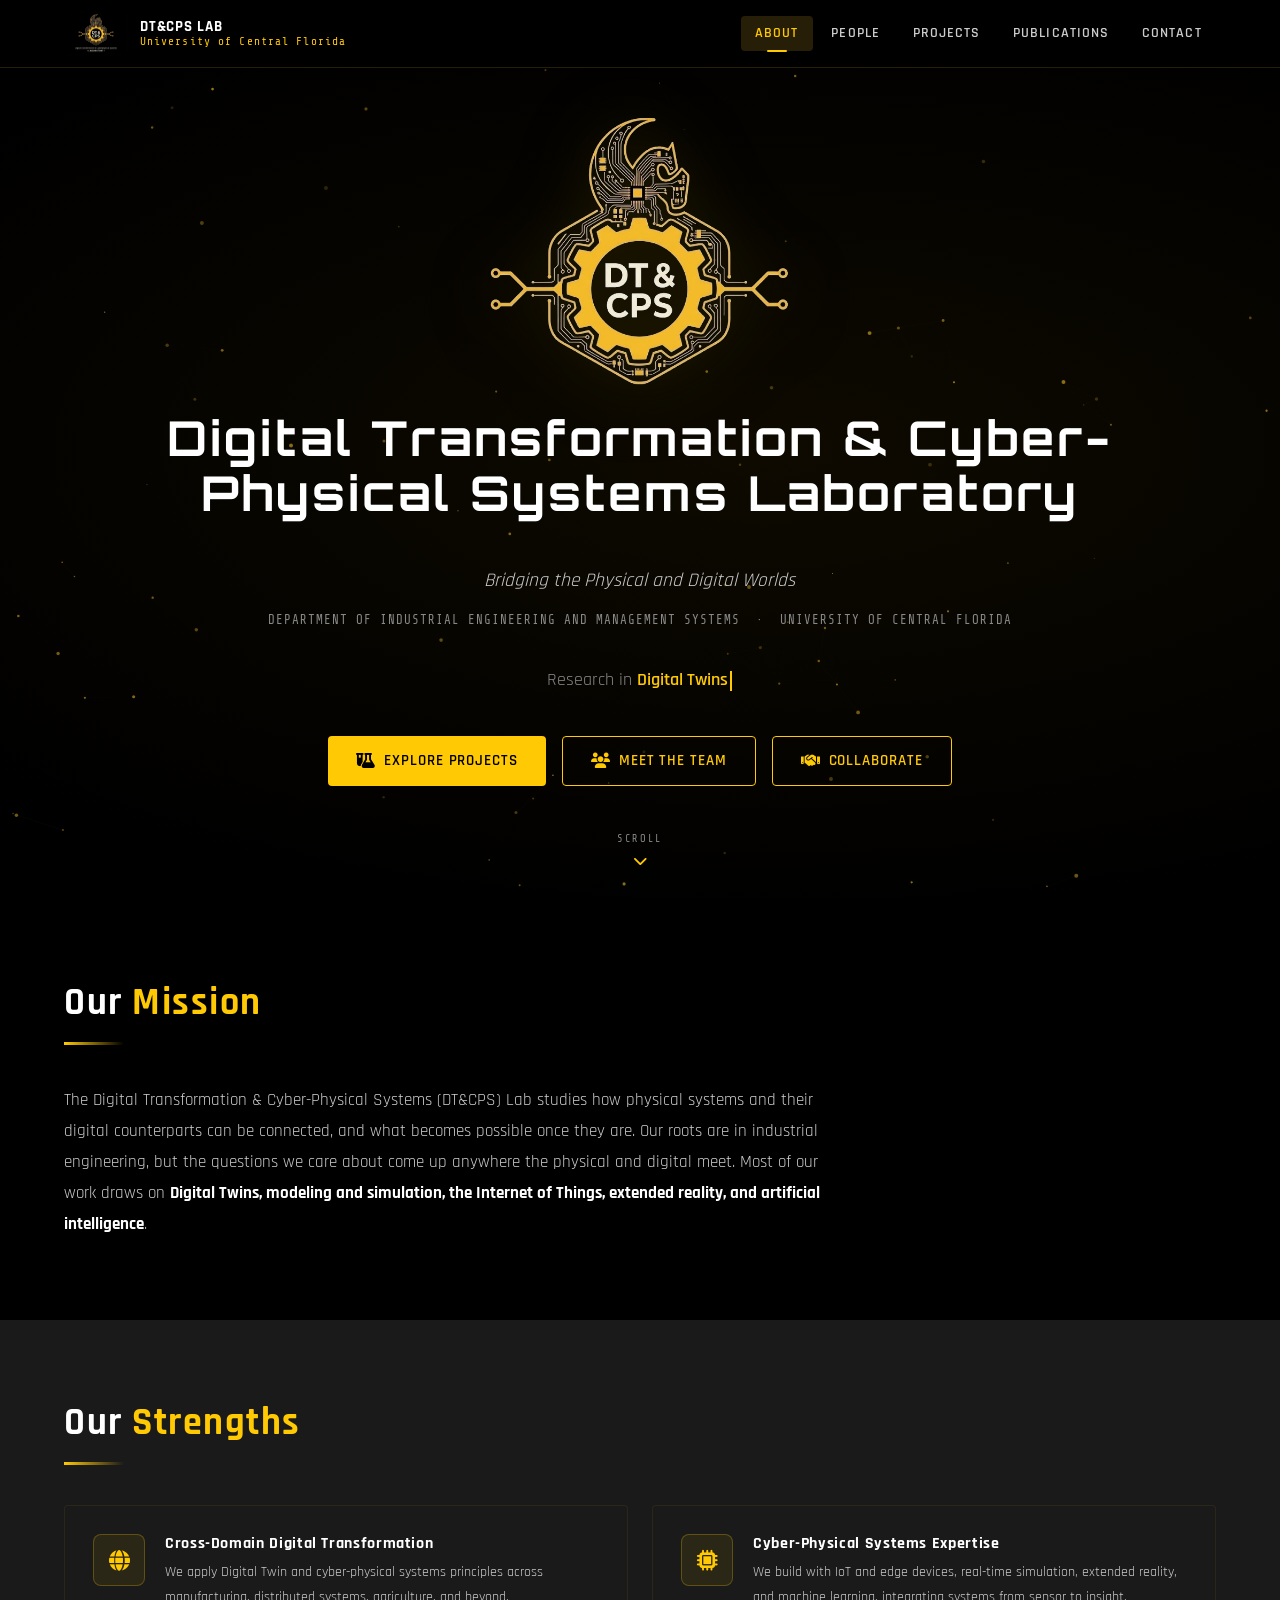
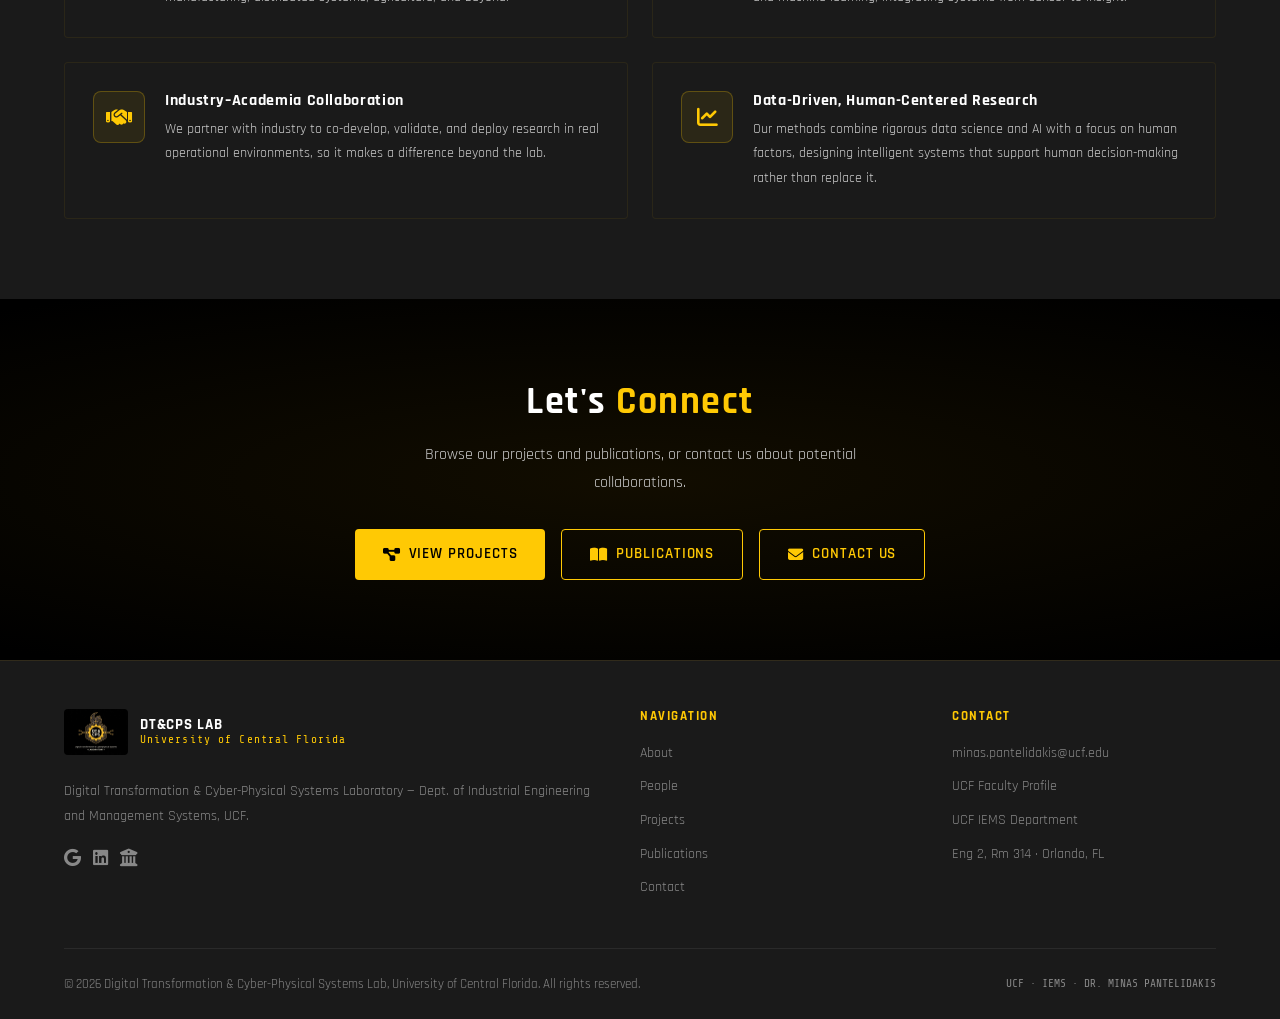
==== commit 1ebf5ff7: "Rename homepage section heading to "Our Strengths"" ====
--- a/index.html
+++ b/index.html
@@ -288,7 +288,7 @@
 <section class="section section--dark" aria-labelledby="why-title">
   <div class="container">
     <div data-reveal>
-      <h2 class="section-title" id="why-title">Our <span class="gold">Expertise</span></h2>
+      <h2 class="section-title" id="why-title">Our <span class="gold">Strengths</span></h2>
       <div class="divider"></div>
     </div>
     <div class="why-grid">
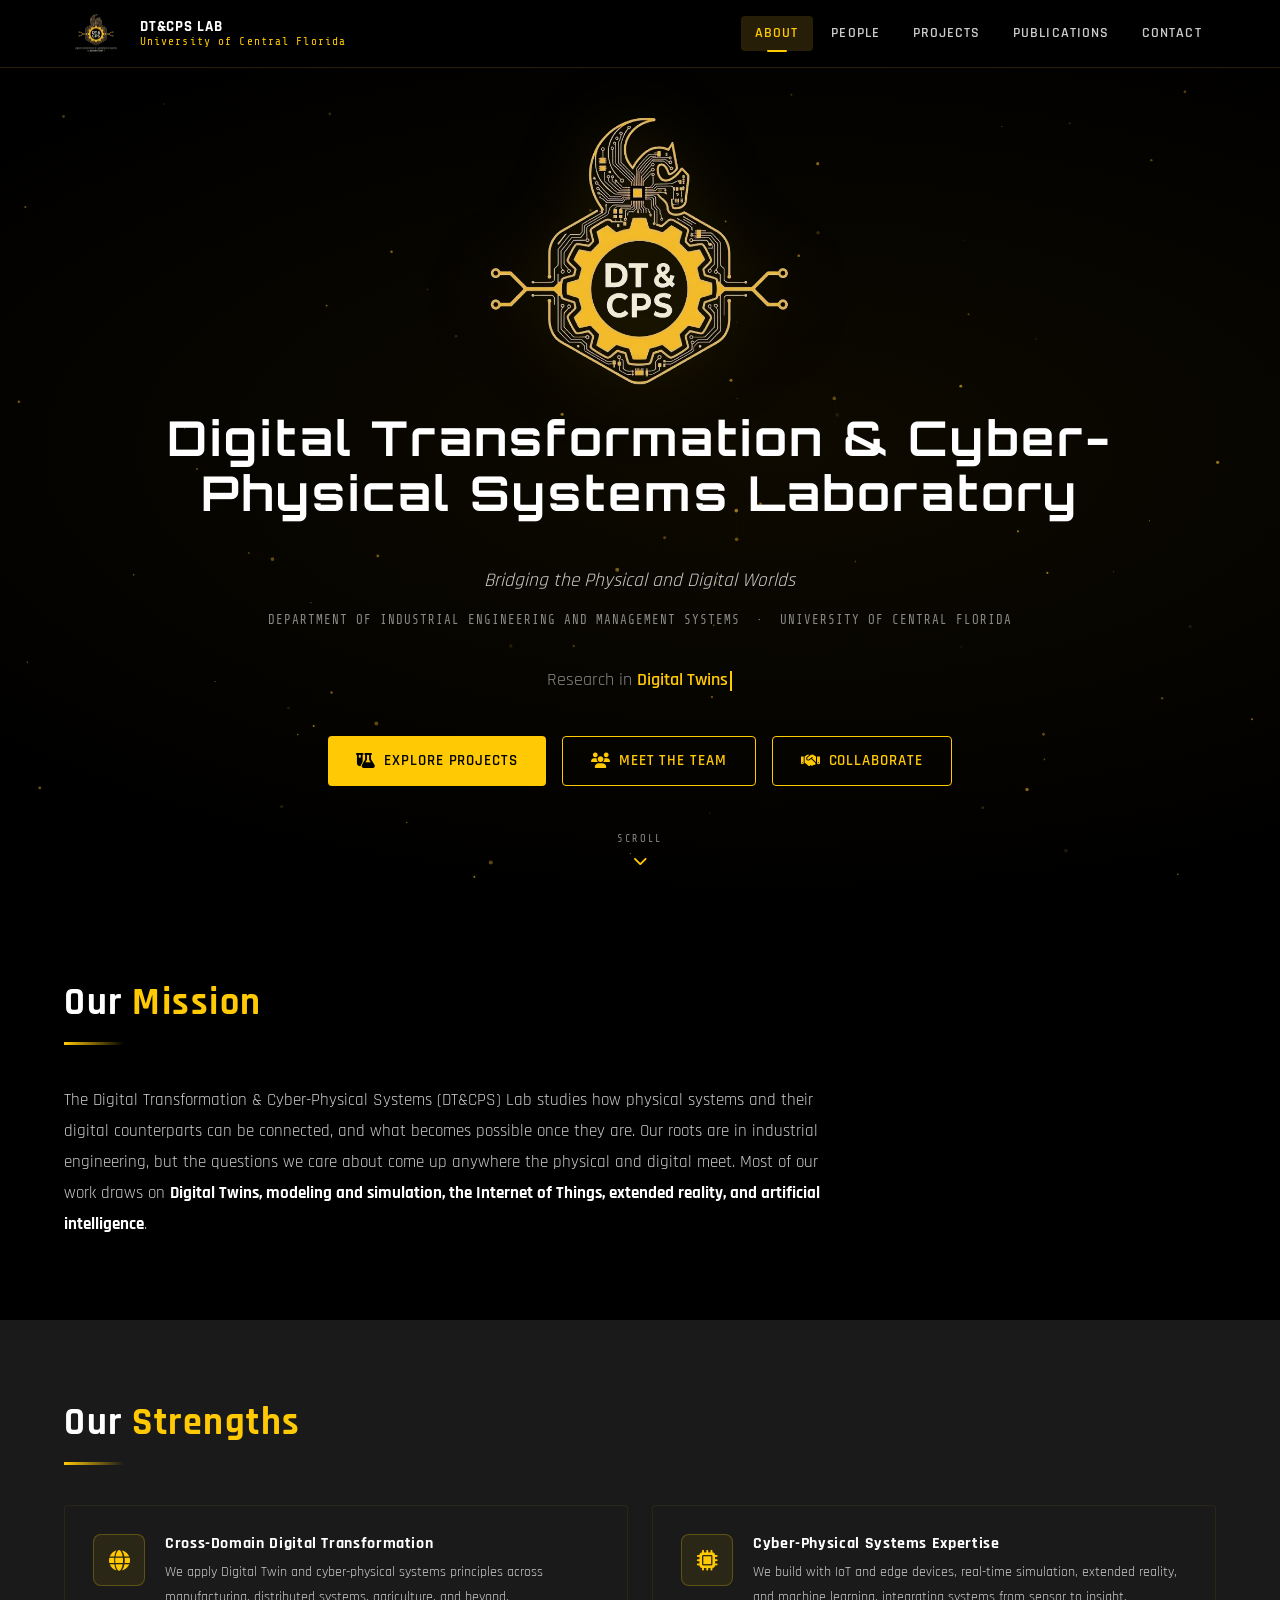
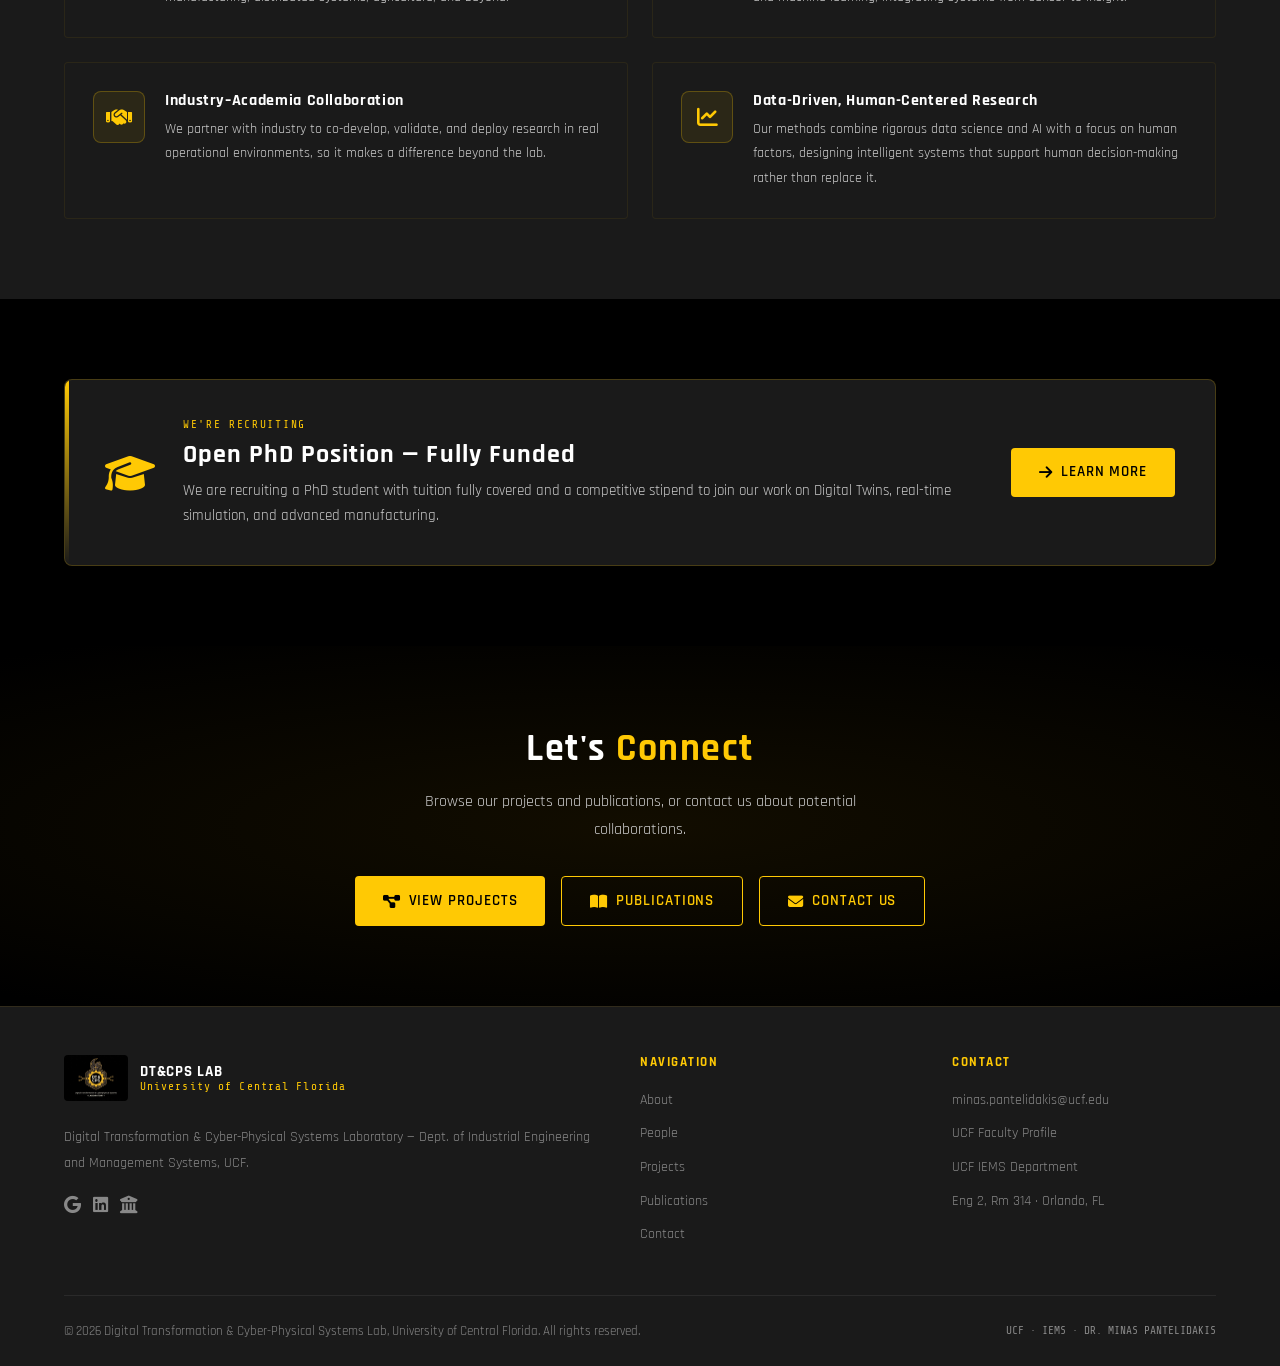
==== commit ccd0205e: "Add open PhD position page; add Past Members section and move Vythoulka" ====
--- a/index.html
+++ b/index.html
@@ -329,6 +329,22 @@
   </div>
 </section>
 
+<!-- ═══ OPEN POSITION CALLOUT ═══ -->
+<section class="section" aria-label="Open PhD position">
+  <div class="container">
+    <div data-reveal style="display:flex;flex-wrap:wrap;align-items:center;gap:1.75rem;background:var(--dark2);border:1px solid rgba(255,201,4,0.2);border-radius:8px;padding:2.25rem 2.5rem;position:relative;overflow:hidden;">
+      <span style="position:absolute;top:0;left:0;width:4px;height:100%;background:linear-gradient(180deg,var(--gold),transparent);"></span>
+      <i class="fa-solid fa-graduation-cap" style="font-size:2.5rem;color:var(--gold);flex-shrink:0;"></i>
+      <div style="flex:1 1 320px;">
+        <div style="font-family:var(--font-mono);font-size:0.7rem;letter-spacing:0.15em;text-transform:uppercase;color:var(--gold);margin-bottom:0.4rem;">We're Recruiting</div>
+        <h3 style="color:var(--white);margin-bottom:0.4rem;">Open PhD Position — Fully Funded</h3>
+        <p style="font-size:0.92rem;margin:0;">We are recruiting a PhD student with tuition fully covered and a competitive stipend to join our work on Digital Twins, real-time simulation, and advanced manufacturing.</p>
+      </div>
+      <a href="open-position.html" class="btn btn-primary"><i class="fa-solid fa-arrow-right"></i> Learn More</a>
+    </div>
+  </div>
+</section>
+
 <!-- ═══ CTA ═══ -->
 <section class="cta-section">
   <div class="container">
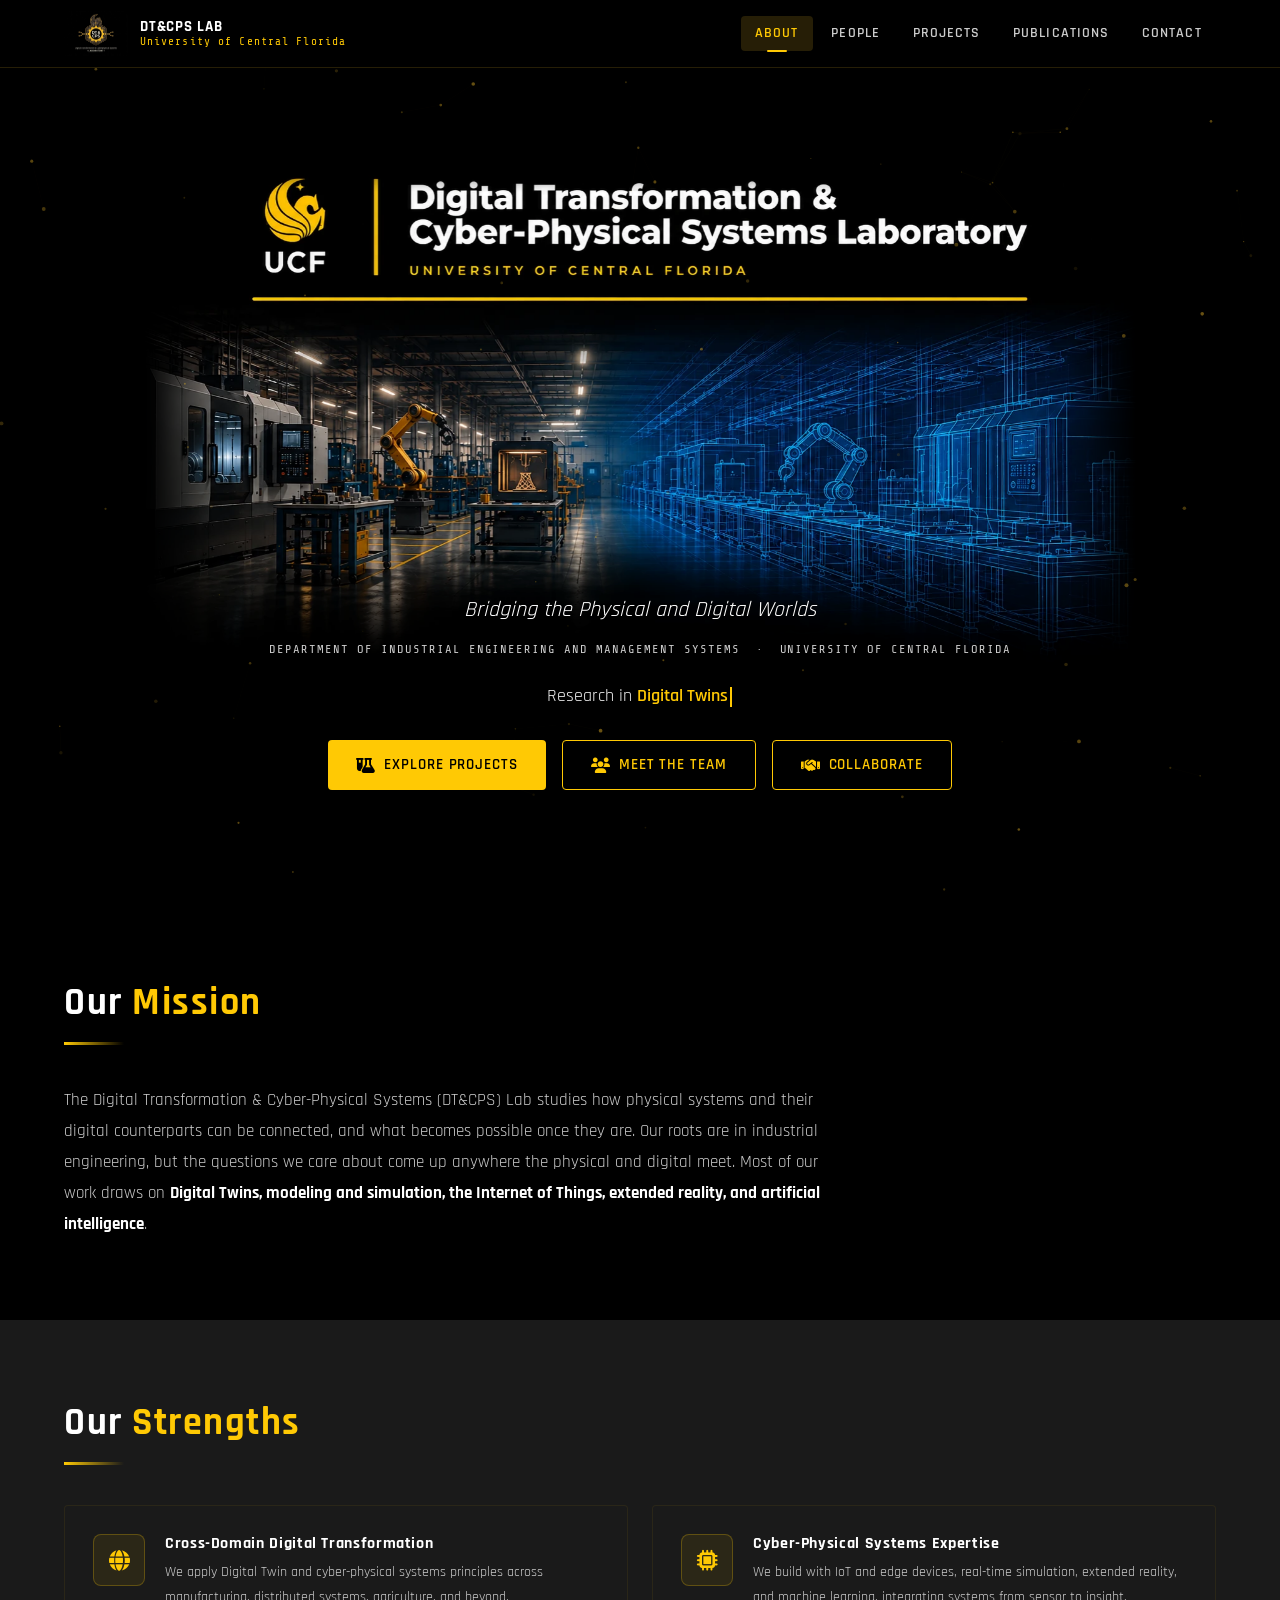
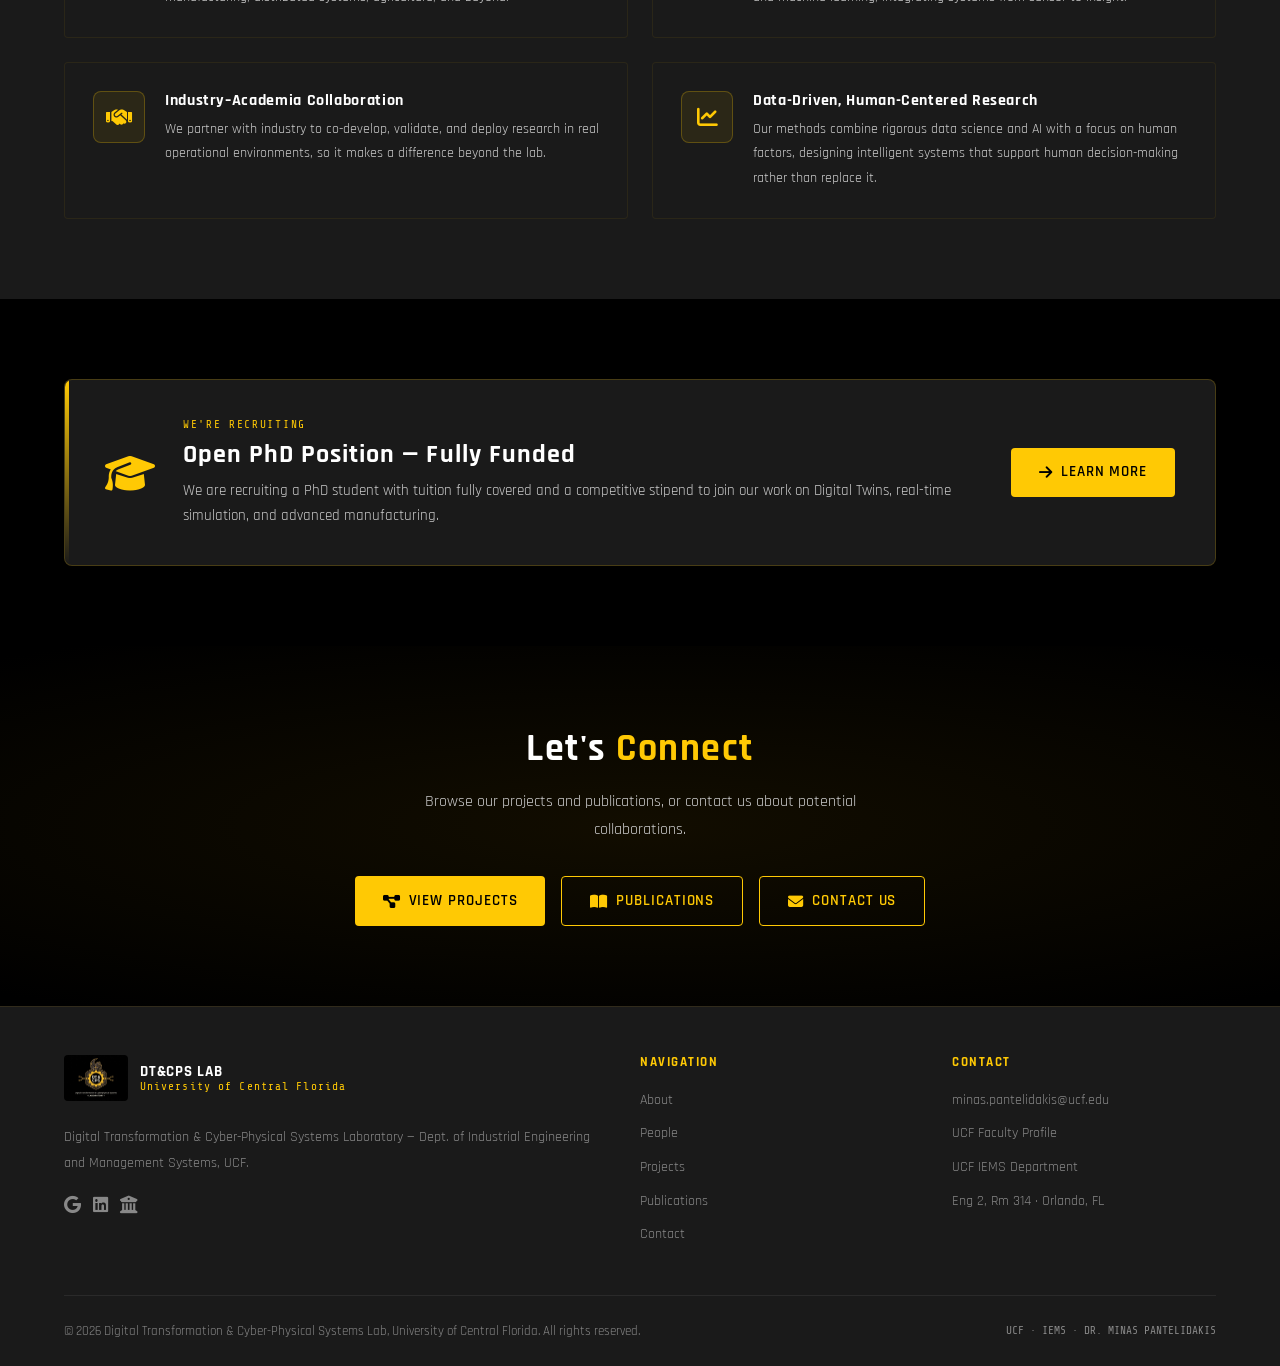
==== commit ecfb4907: "Replace home hero with full lab banner; use it for link previews The banner (logo/banner.webp) fades" ====
--- a/index.html
+++ b/index.html
@@ -10,11 +10,11 @@
   <meta property="og:title" content="DT&amp;CPS Lab — UCF | About" />
   <meta property="og:description" content="Digital Transformation &amp; Cyber-Physical Systems Laboratory at the University of Central Florida. Led by Dr. Minas Pantelidakis, advancing Digital Twins, IoT, AI, and cyber-physical systems across manufacturing, distributed systems, and agriculture." />
   <meta property="og:url" content="https://dt-cps-lab.github.io/" />
-  <meta property="og:image" content="https://dt-cps-lab.github.io/logo/v4.jpg" />
+  <meta property="og:image" content="https://dt-cps-lab.github.io/logo/banner_og.jpg" />
   <meta name="twitter:card" content="summary_large_image" />
   <meta name="twitter:title" content="DT&amp;CPS Lab — UCF | About" />
   <meta name="twitter:description" content="Digital Transformation &amp; Cyber-Physical Systems Laboratory at the University of Central Florida, led by Dr. Minas Pantelidakis." />
-  <meta name="twitter:image" content="https://dt-cps-lab.github.io/logo/v4.jpg" />
+  <meta name="twitter:image" content="https://dt-cps-lab.github.io/logo/banner_og.jpg" />
   <link rel="icon" href="logo/favicon.png" type="image/png" />
   <link rel="preconnect" href="https://fonts.googleapis.com" />
   <link rel="preconnect" href="https://fonts.gstatic.com" crossorigin />
@@ -29,66 +29,86 @@
     [data-reveal] { opacity: 0; transform: translateY(24px); transition: opacity 0.6s ease, transform 0.6s ease; }
     [data-reveal].revealed { opacity: 1; transform: translateY(0); }
 
-    /* ── Hero ── */
+    /* ── Hero: banner fades into the page, text overlaid on its dark lower part ── */
     .hero {
+      /* banner width: capped at 1000px (keeps it crisp on large monitors) and by viewport height */
+      --bw: min(1000px, 100vw, calc((100vh - 280px) * 1.6));
       min-height: 100vh;
       display: flex;
-      align-items: center;
+      flex-direction: column;
+      justify-content: center;
       position: relative;
       overflow: hidden;
-      background: radial-gradient(ellipse 130% 80% at 60% 50%, #0e0a00 0%, #000 65%);
-    }
-    #hero-canvas { position: absolute; inset: 0; width: 100%; height: 100%; }
-    .hero-content { position: relative; z-index: 2; max-width: 760px; }
-    .hero-eyebrow { display: flex; align-items: center; gap: 0.75rem; margin-bottom: 1.5rem; }
-    .hero-eyebrow-line { width: 40px; height: 1px; background: var(--gold); }
-    .hero-eyebrow span { font-family: var(--font-mono); font-size: 0.75rem; letter-spacing: 0.2em; text-transform: uppercase; color: var(--gold); }
-    .hero h1 { font-family: var(--font-heading); color: var(--white); margin-bottom: 0.75rem; font-size: clamp(1.8rem, 4.5vw, 3rem); letter-spacing: 0.06em; line-height: 1.15; }
-    .hero h1 .accent { color: var(--gold); }
-    .hero-tagline { font-size: clamp(1rem, 2vw, 1.2rem); color: var(--gray-mid); margin-bottom: 0.75rem; font-style: italic; }
-    .hero-affil { font-family: var(--font-mono); font-size: 0.78rem; color: var(--gray-text); letter-spacing: 0.08em; text-transform: uppercase; margin-bottom: 2rem; }
-    .hero-typed-row { font-size: clamp(0.95rem, 2vw, 1.15rem); color: var(--gray-text); margin-bottom: 2.5rem; min-height: 1.8rem; }
+      padding: 68px 0 3rem;          /* 68px = fixed nav height */
+      background: #000;              /* matches the banner's black so no edge shows */
+    }
+    .hero-bg {
+      position: relative;
+      z-index: 0;
+      width: var(--bw);
+      aspect-ratio: 1586 / 992;
+      margin: 0 auto;
+      /* melt the banner's edges into the black page */
+      -webkit-mask-image:
+        linear-gradient(to bottom, transparent 0%, #000 10%, #000 68%, transparent 100%),
+        linear-gradient(to right, transparent 0%, #000 7%, #000 93%, transparent 100%);
+      -webkit-mask-composite: source-in;
+              mask-image:
+        linear-gradient(to bottom, transparent 0%, #000 10%, #000 68%, transparent 100%),
+        linear-gradient(to right, transparent 0%, #000 7%, #000 93%, transparent 100%);
+              mask-composite: intersect;
+    }
+    .hero-bg img {
+      display: block;
+      width: 100%;
+      height: 100%;
+      object-fit: cover;
+      opacity: 0;
+      transform: scale(1.03);
+      animation: hero-bg-in 2.2s cubic-bezier(0.4, 0, 0.2, 1) 0.2s forwards;
+    }
+    @keyframes hero-bg-in { to { opacity: 1; transform: scale(1); } }
+    /* soft dark pool behind the overlaid text */
+    .hero-bg::after {
+      content: '';
+      position: absolute; inset: 0;
+      background: radial-gradient(ellipse 55% 35% at 50% 100%, rgba(0,0,0,0.7) 0%, rgba(0,0,0,0.3) 60%, transparent 100%);
+      pointer-events: none;
+    }
+    #hero-canvas { position: absolute; inset: 0; width: 100%; height: 100%; z-index: 1; pointer-events: none; opacity: 0.7; }
+
+    /* pull the text up into the lower ~quarter of the banner */
+    .hero-overlay { position: relative; z-index: 2; display: flex; justify-content: center; text-align: center; margin-top: calc(var(--bw) * -0.16); }
+    .hero-content { max-width: 760px; display: flex; flex-direction: column; align-items: center; }
+    .hero-content > * { opacity: 0; animation: fadeInUp 0.8s ease forwards; }
+    .hero-content > p { text-shadow: 0 2px 14px rgba(0,0,0,0.95), 0 0 2px rgba(0,0,0,0.8); text-wrap: balance; }
+    .hero-content > :nth-child(1) { animation-delay: 1.1s; }
+    .hero-content > :nth-child(2) { animation-delay: 1.35s; }
+    .hero-content > :nth-child(3) { animation-delay: 1.6s; }
+    .hero-content > :nth-child(4) { animation-delay: 1.85s; }
+    .hero-tagline { font-size: clamp(1.05rem, 2.1vw, 1.35rem); color: var(--white); margin-bottom: 0.6rem; font-style: italic; }
+    .hero-affil { font-family: var(--font-mono); font-size: 0.76rem; color: var(--gray-mid); letter-spacing: 0.08em; text-transform: uppercase; margin-bottom: 1.25rem; }
+    .hero-typed-row { font-size: clamp(0.95rem, 2vw, 1.15rem); color: var(--gray-light); margin-bottom: 1.75rem; min-height: 1.8rem; }
     .hero-typed-row span { color: var(--gold); font-weight: 600; }
     .hero-typed-row .cursor { display: inline-block; width: 2px; height: 1.1em; background: var(--gold); margin-left: 2px; vertical-align: text-bottom; animation: blink 1s step-end infinite; }
-    .hero-actions { display: flex; flex-wrap: wrap; gap: 1rem; }
-
-    /* Hero centered layout */
-    .hero-centered { display: flex; flex-direction: column; align-items: center; text-align: center; gap: 2rem; }
-    .hero-centered .hero-content { max-width: 760px; display: flex; flex-direction: column; align-items: center; }
-    .hero-centered .hero-actions { justify-content: center; }
-    .hero-logo-block { display: flex; flex-direction: column; align-items: center; z-index: 2; position: relative; }
-    .hero-logo-v4 {
-      width: 300px;
-      height: auto;
-      border-radius: 8px;
-      opacity: 0;
-      animation: logo-appear 1.4s cubic-bezier(0.4, 0, 0.2, 1) 0.4s forwards;
-      filter: drop-shadow(0 0 30px rgba(255,201,4,0.15)) drop-shadow(0 8px 30px rgba(0,0,0,0.6));
-    }
-    @keyframes logo-appear {
-      0%   { opacity: 0; transform: scale(0.88) translateY(14px); }
-      100% { opacity: 1; transform: scale(1)    translateY(0);    }
-    }
-
-    /* Animated lab title below logo */
-    .hero-lab-title {
-      font-family: var(--font-heading);
-      font-size: clamp(1rem, 2.5vw, 1.6rem);
-      color: var(--gold);
-      letter-spacing: 0.08em;
-      margin-top: 1.5rem;
-      opacity: 0;
-      transform: translateY(12px);
-      animation: fade-in-title 1.5s ease 1.8s forwards;
-    }
-    @keyframes fade-in-title {
-      to { opacity: 1; transform: translateY(0); }
-    }
-
-    /* Scroll hint */
-    .scroll-hint { position: absolute; bottom: 2rem; left: 0; right: 0; margin: 0 auto; width: max-content; display: flex; flex-direction: column; align-items: center; gap: 0.4rem; animation: float 2.5s ease-in-out infinite; }
-    .scroll-hint span { font-family: var(--font-mono); font-size: 0.65rem; letter-spacing: 0.15em; color: var(--gray-text); text-transform: uppercase; }
-    .scroll-hint i { color: var(--gold); font-size: 0.9rem; }
+    .hero-actions { display: flex; flex-wrap: wrap; gap: 1rem; justify-content: center; }
+    .hero-actions .btn-outline { background: rgba(0,0,0,0.45); backdrop-filter: blur(4px); }
+
+    .visually-hidden {
+      position: absolute; width: 1px; height: 1px; padding: 0; margin: -1px;
+      overflow: hidden; clip: rect(0, 0, 0, 0); white-space: nowrap; border: 0;
+    }
+
+    /* Phones, tablets, and short landscape screens: banner full width on top, text just beneath it */
+    @media (max-aspect-ratio: 1/1), (max-height: 560px), (max-width: 899px) {
+      .hero { --bw: 100vw; min-height: auto; justify-content: flex-start; padding-bottom: 0; }
+      .hero-bg {
+        -webkit-mask-image: linear-gradient(to bottom, #000 62%, transparent 100%);
+                mask-image: linear-gradient(to bottom, #000 62%, transparent 100%);
+      }
+      .hero-bg::after { display: none; }
+      .hero-overlay { margin-top: -2.5rem; padding-bottom: 3.5rem; }
+    }
 
     /* ── Mission ── */
     .mission-text { max-width: 760px; font-size: 1.05rem; color: var(--gray-mid); line-height: 1.85; margin-bottom: 0; }
@@ -137,12 +157,6 @@
     .cta-section p { margin: 0 auto 2rem; max-width: 520px; }
     .cta-actions { display: flex; justify-content: center; flex-wrap: wrap; gap: 1rem; }
 
-    @media (max-width: 768px) {
-      .hero-lab-title { font-size: clamp(0.9rem, 4vw, 1.2rem); }
-      .hero { align-items: flex-start; padding-top: 96px; padding-bottom: 48px; }
-      .hero-logo-v4 { width: 210px; }
-      .scroll-hint { display: none; }
-    }
     @media (max-width: 900px) { .pillar-grid { grid-template-columns: 1fr; } .why-grid { grid-template-columns: 1fr; } }
   </style>
 </head>
@@ -173,21 +187,13 @@
 
 <!-- ═══ HERO ═══ -->
 <section class="hero" id="about">
+  <div class="hero-bg" aria-hidden="true">
+    <img src="logo/banner.webp" alt="" width="1586" height="992" fetchpriority="high" />
+  </div>
   <canvas id="hero-canvas" aria-hidden="true"></canvas>
-  <div class="container hero-centered">
-    <!-- Centered logo + title -->
-    <div class="hero-logo-block">
-      <img src="logo/v4_transparent.png" alt="DT&amp;CPS Lab Logo" class="hero-logo-v4" />
-      <h1 class="hero-lab-title anim-typewriter">
-        Digital Transformation &amp; Cyber-Physical Systems Laboratory
-      </h1>
-    </div>
-
-    <div class="hero-content anim-fade-up">
-      <!-- <div class="hero-eyebrow">
-        <div class="hero-eyebrow-line"></div>
-        <span>UCF · Industrial Engineering &amp; Management Systems</span>
-      </div> -->
+  <div class="container hero-overlay">
+    <h1 class="visually-hidden">Digital Transformation &amp; Cyber-Physical Systems Laboratory, University of Central Florida</h1>
+    <div class="hero-content">
       <p class="hero-tagline">Bridging the Physical and Digital Worlds</p>
       <p class="hero-affil">Department of Industrial Engineering and Management Systems &nbsp;·&nbsp; University of Central Florida</p>
       <p class="hero-typed-row">
@@ -201,9 +207,6 @@
     </div>
   </div>
 
-  <div class="scroll-hint" aria-hidden="true">
-    <span>Scroll</span><i class="fa-solid fa-chevron-down"></i>
-  </div>
 </section>
 
 <!-- ═══ NEWS TICKER ═══ -->
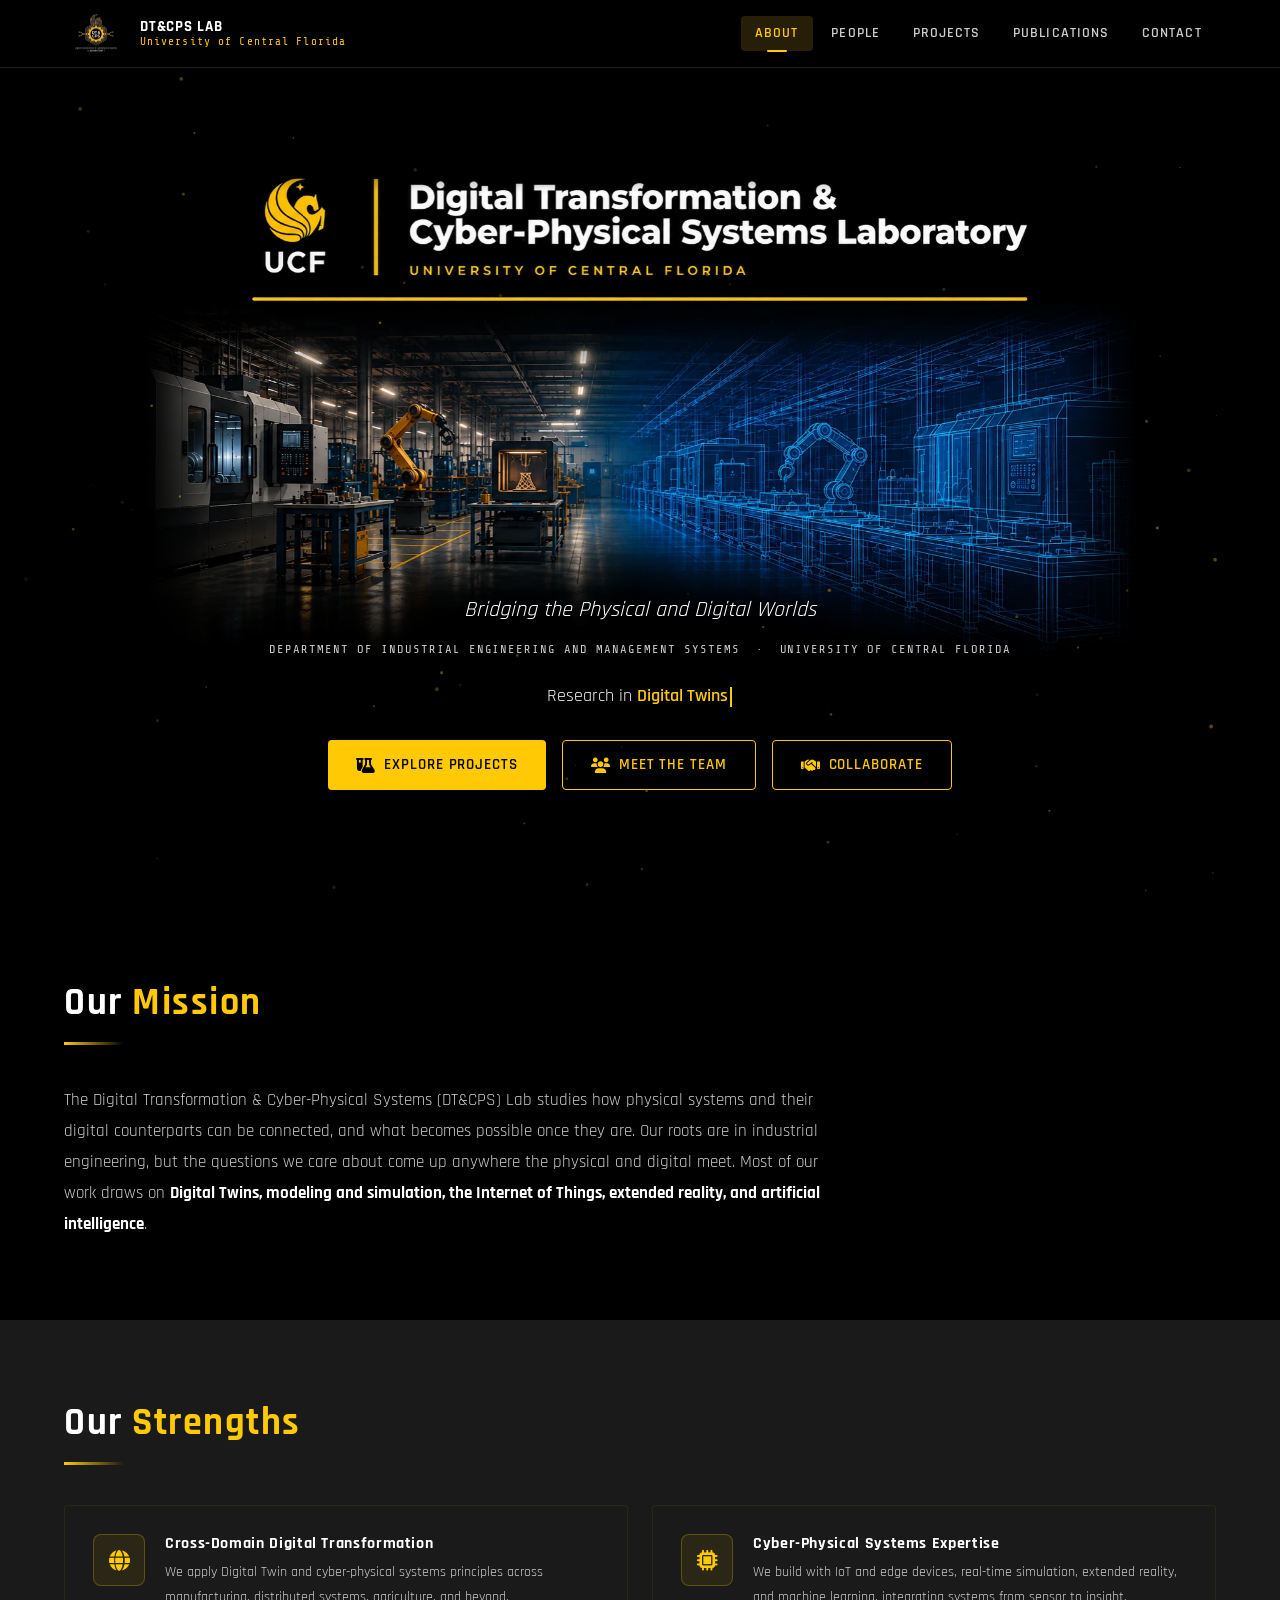
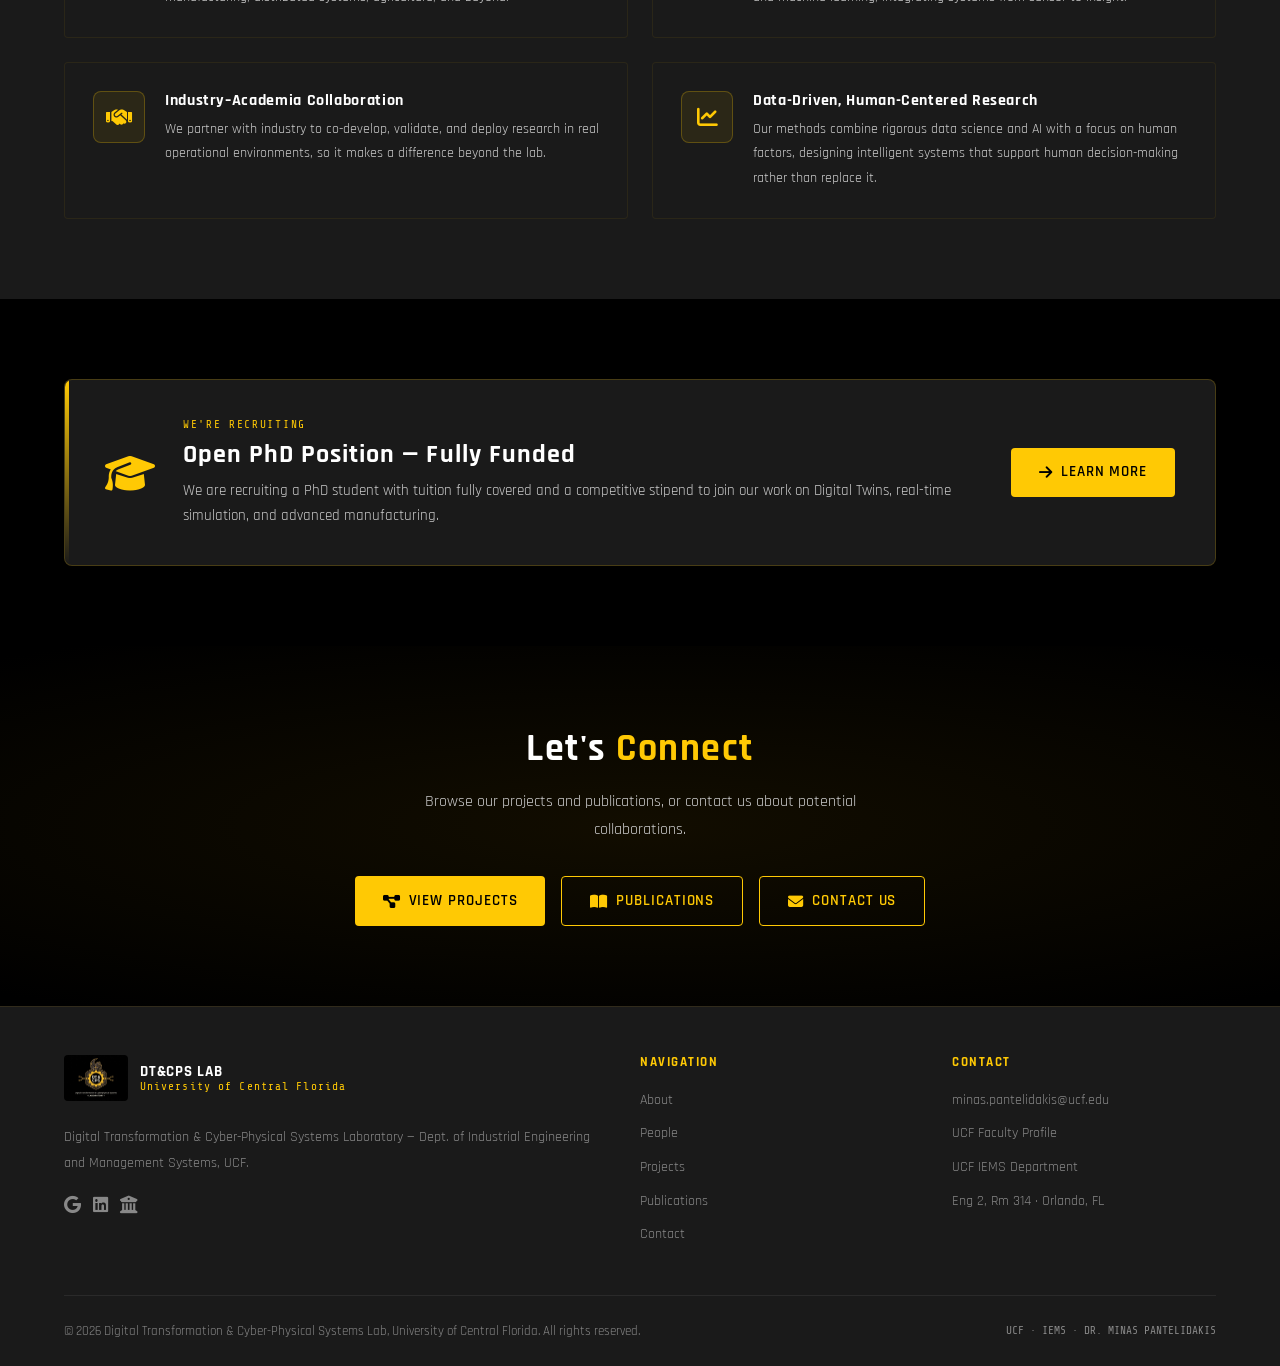
==== commit a6f38a19: "Replace favicon with a simple gold gear mark The old favicon was the ornate Pegasus-and-gear crest, " ====
--- a/index.html
+++ b/index.html
@@ -15,7 +15,9 @@
   <meta name="twitter:title" content="DT&amp;CPS Lab — UCF | About" />
   <meta name="twitter:description" content="Digital Transformation &amp; Cyber-Physical Systems Laboratory at the University of Central Florida, led by Dr. Minas Pantelidakis." />
   <meta name="twitter:image" content="https://dt-cps-lab.github.io/logo/banner_og.jpg" />
-  <link rel="icon" href="logo/favicon.png" type="image/png" />
+  <link rel="icon" href="logo/favicon.svg" type="image/svg+xml" />
+  <link rel="icon" href="logo/favicon.png" type="image/png" sizes="32x32" />
+  <link rel="apple-touch-icon" href="logo/apple-touch-icon.png" />
   <link rel="preconnect" href="https://fonts.googleapis.com" />
   <link rel="preconnect" href="https://fonts.gstatic.com" crossorigin />
   <link href="https://fonts.googleapis.com/css2?family=Orbitron:wght@700;900&family=Rajdhani:wght@400;500;600;700&family=Inter:wght@400;500&family=Share+Tech+Mono&display=swap" rel="stylesheet" />
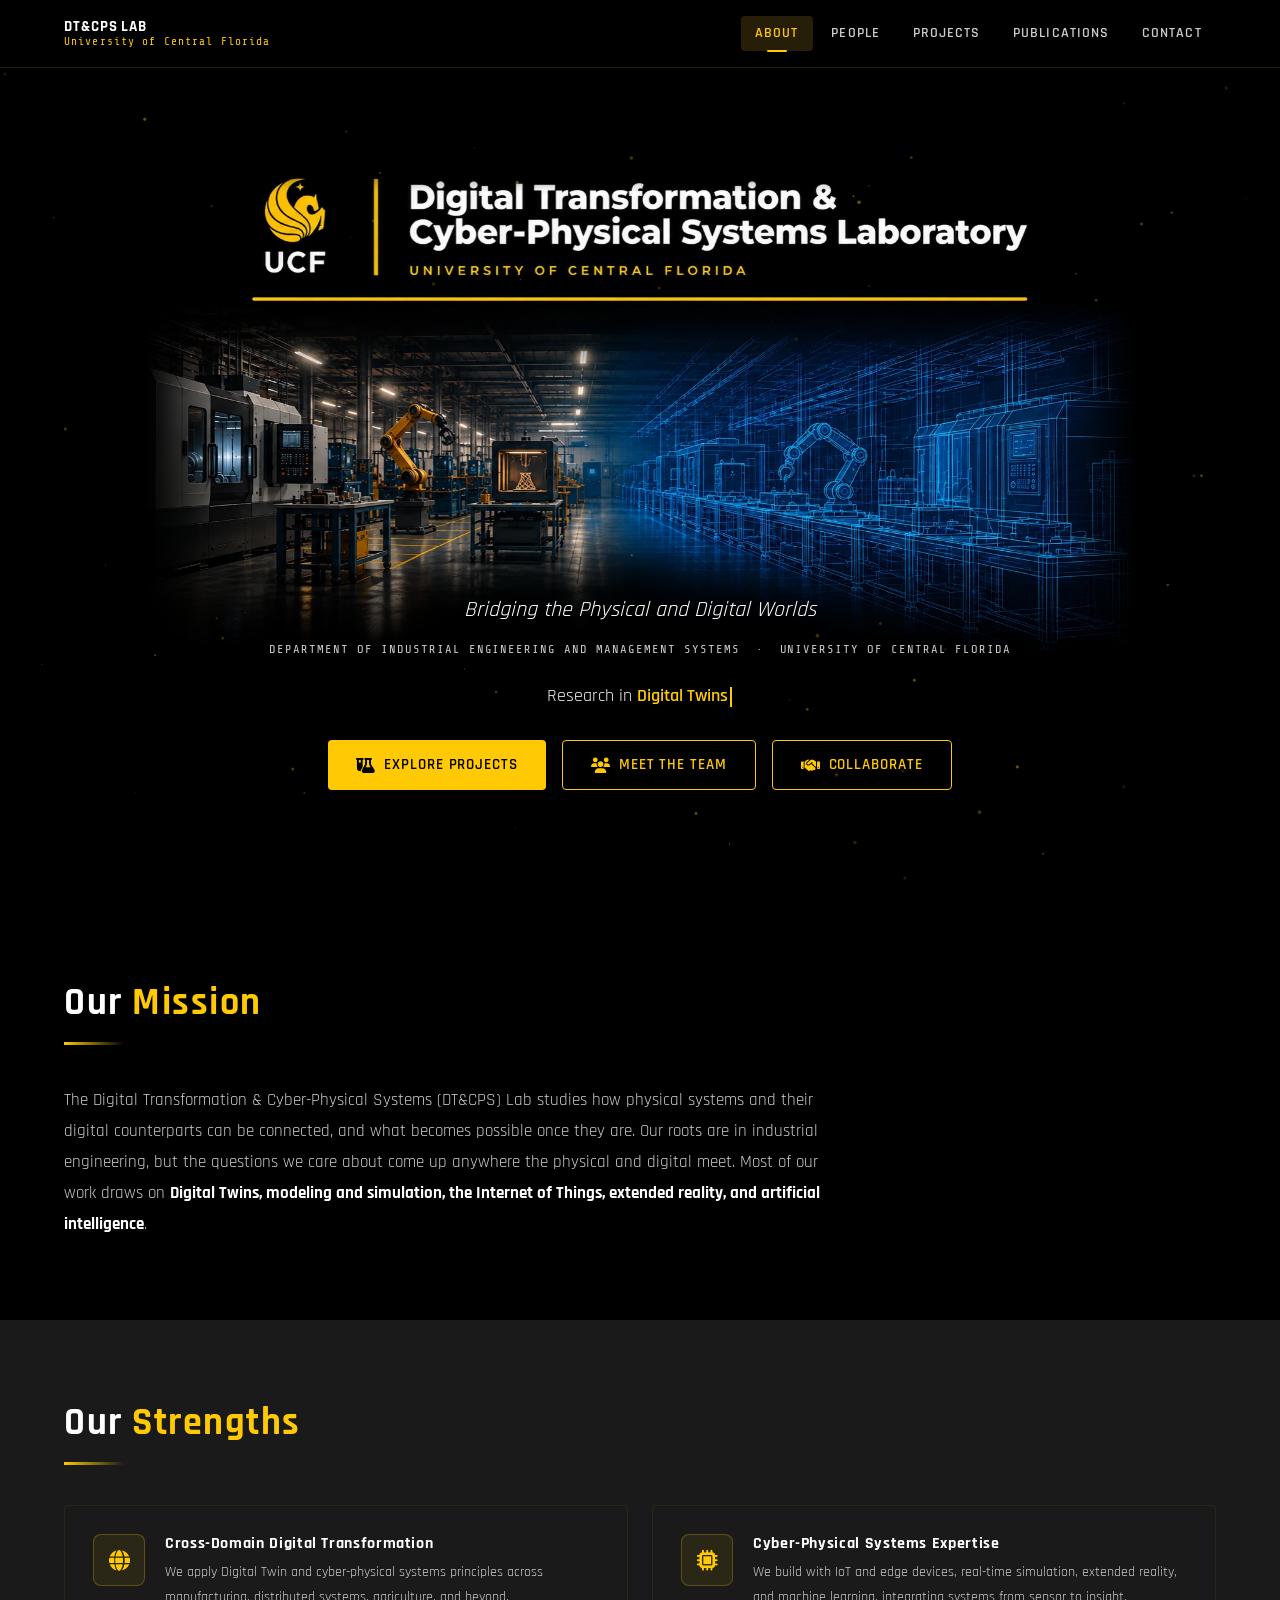
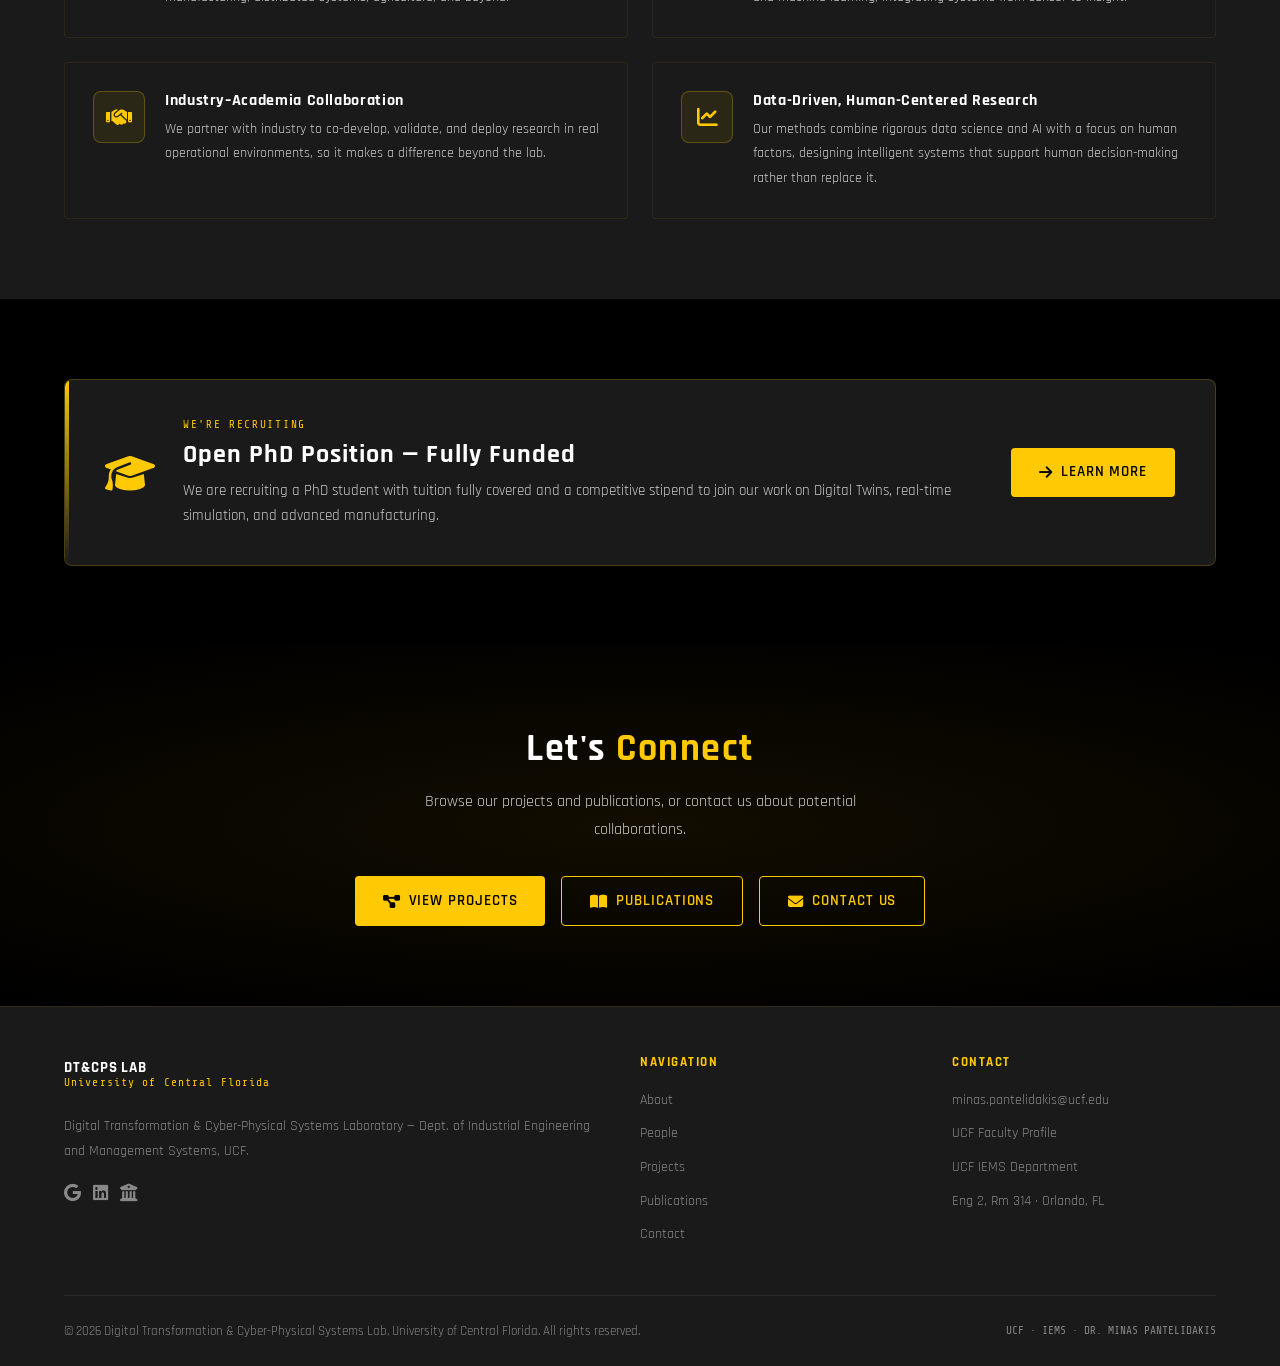
==== commit 2377645d: "Remove the old crest from the nav and footer lockups logo/v4.jpg is a landscape image of the retired" ====
--- a/index.html
+++ b/index.html
@@ -168,7 +168,6 @@
 <nav class="nav" aria-label="Main navigation">
   <div class="container">
     <a class="nav-logo" href="index.html" aria-label="DT&CPS Lab home">
-      <img src="logo/v4.jpg" alt="DT&CPS Lab Logo" class="nav-logo-img" />
       <div class="nav-logo-text">
         <span>DT&amp;CPS Lab</span>
         <span>University of Central Florida</span>
@@ -371,7 +370,6 @@
     <div class="footer-grid">
       <div class="footer-brand">
         <a class="nav-logo" href="index.html" style="display:inline-flex;margin-bottom:0.75rem;">
-          <img src="logo/v4.jpg" alt="DT&CPS Lab Logo" class="nav-logo-img" />
           <div class="nav-logo-text">
             <span>DT&amp;CPS Lab</span>
             <span>University of Central Florida</span>
--- a/styles.css
+++ b/styles.css
@@ -143,13 +143,6 @@
   gap: 0.75rem;
   text-decoration: none;
 }
-.nav-logo-img {
-  height: 46px;
-  width: auto;
-  border-radius: 4px;
-  object-fit: contain;
-  display: block;
-}
 .nav-logo-text {
   display: flex;
   flex-direction: column;
